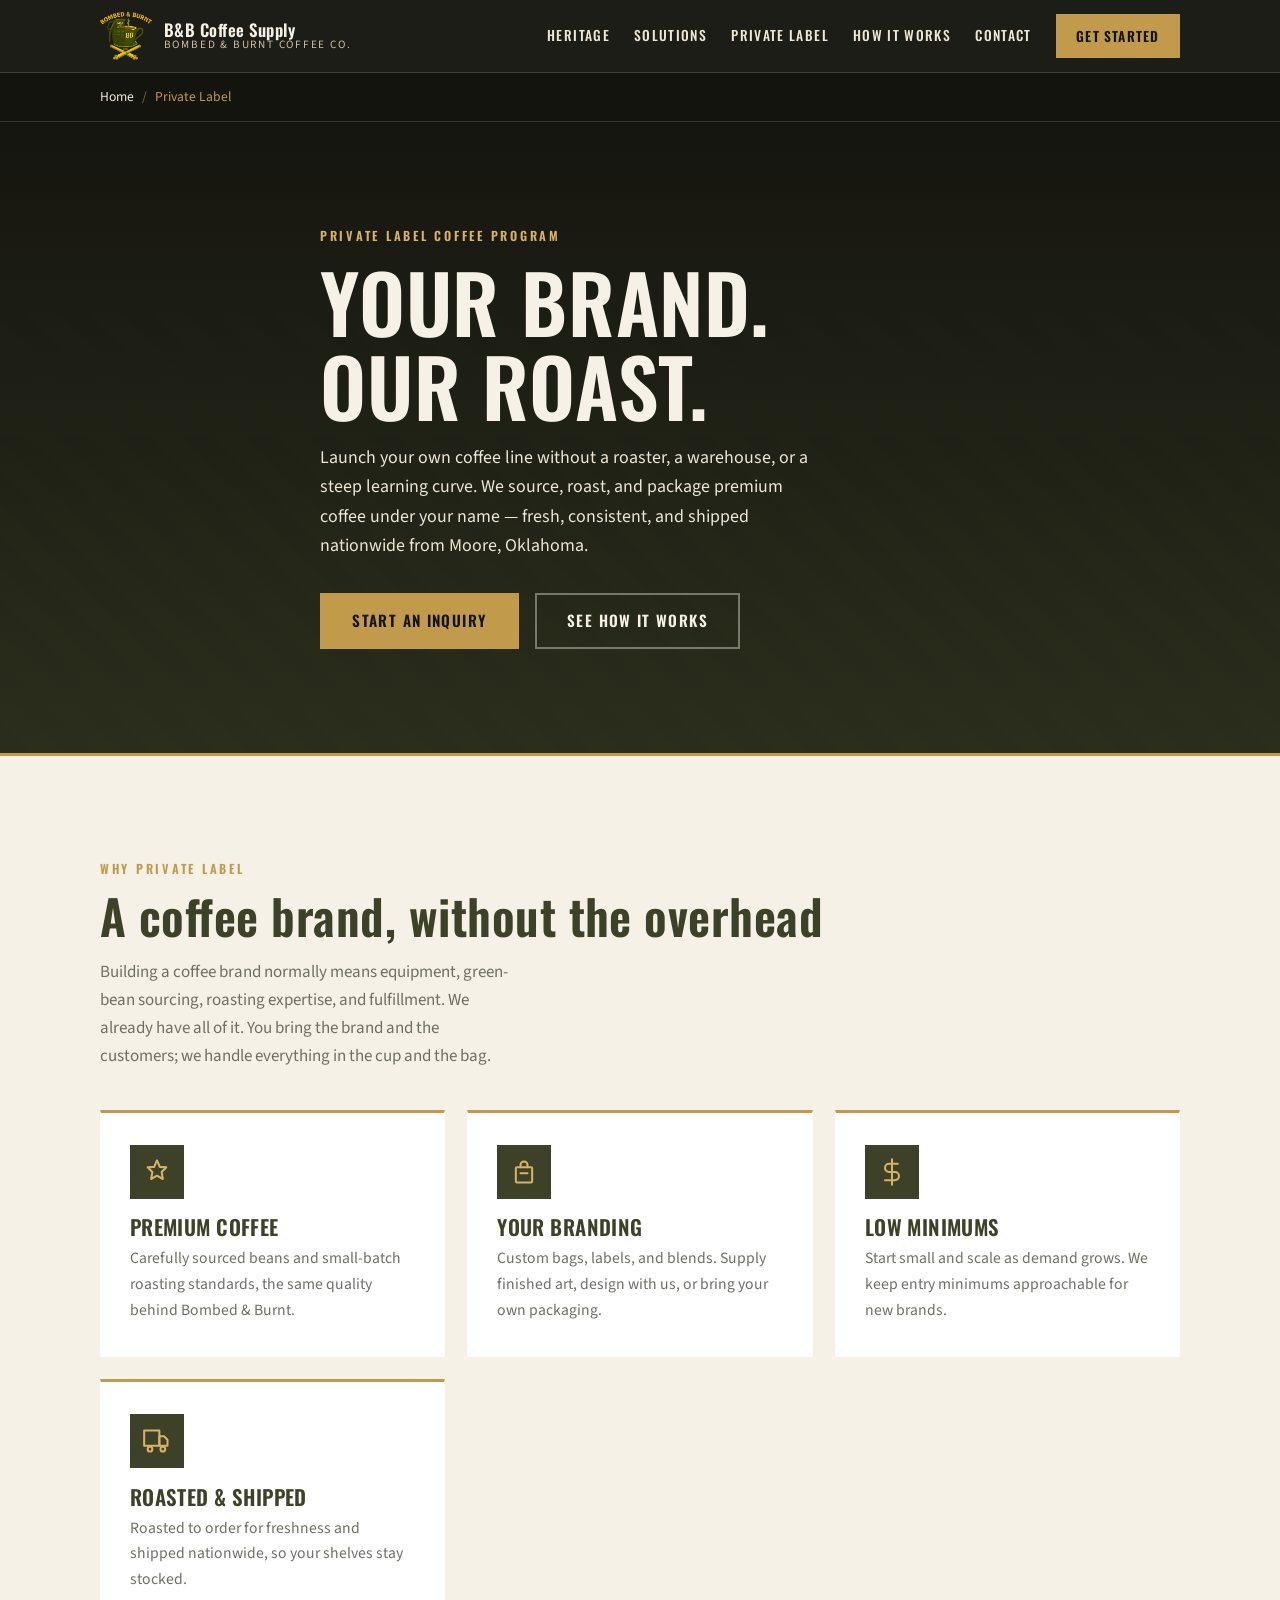
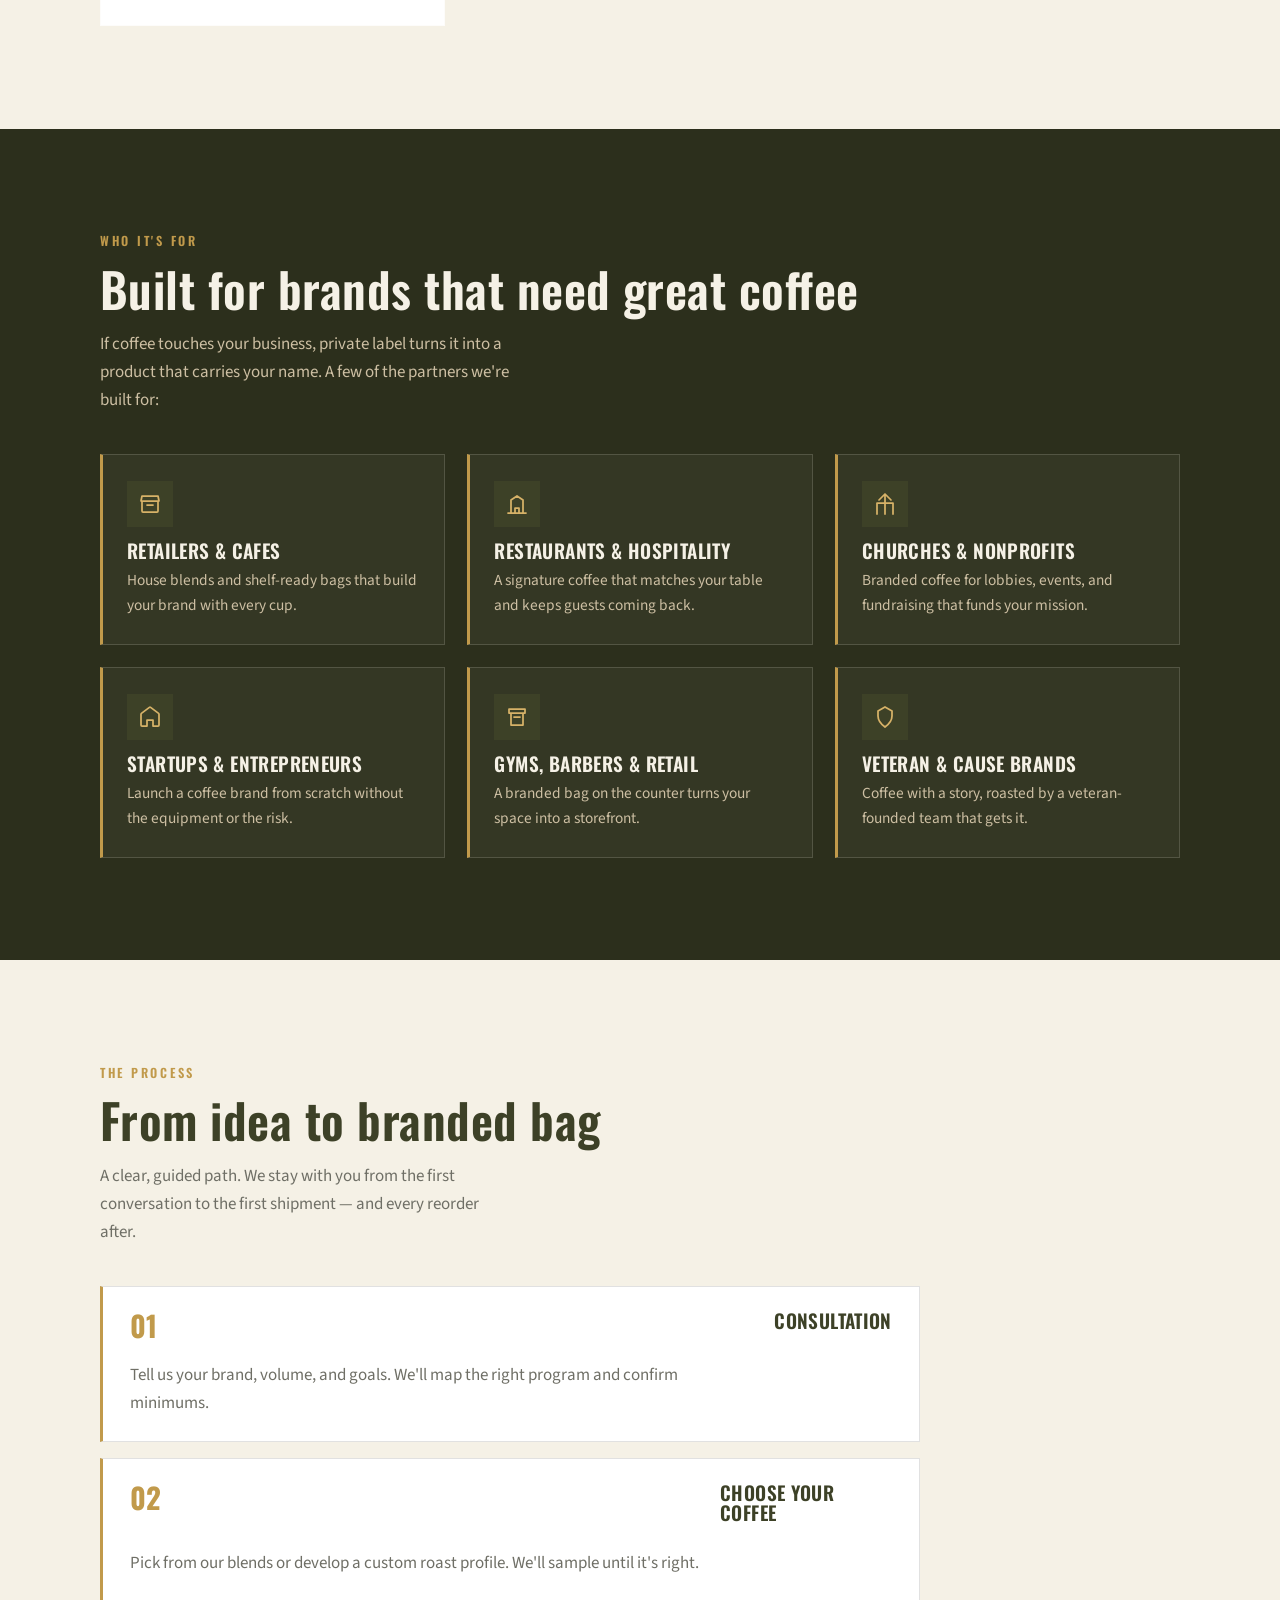
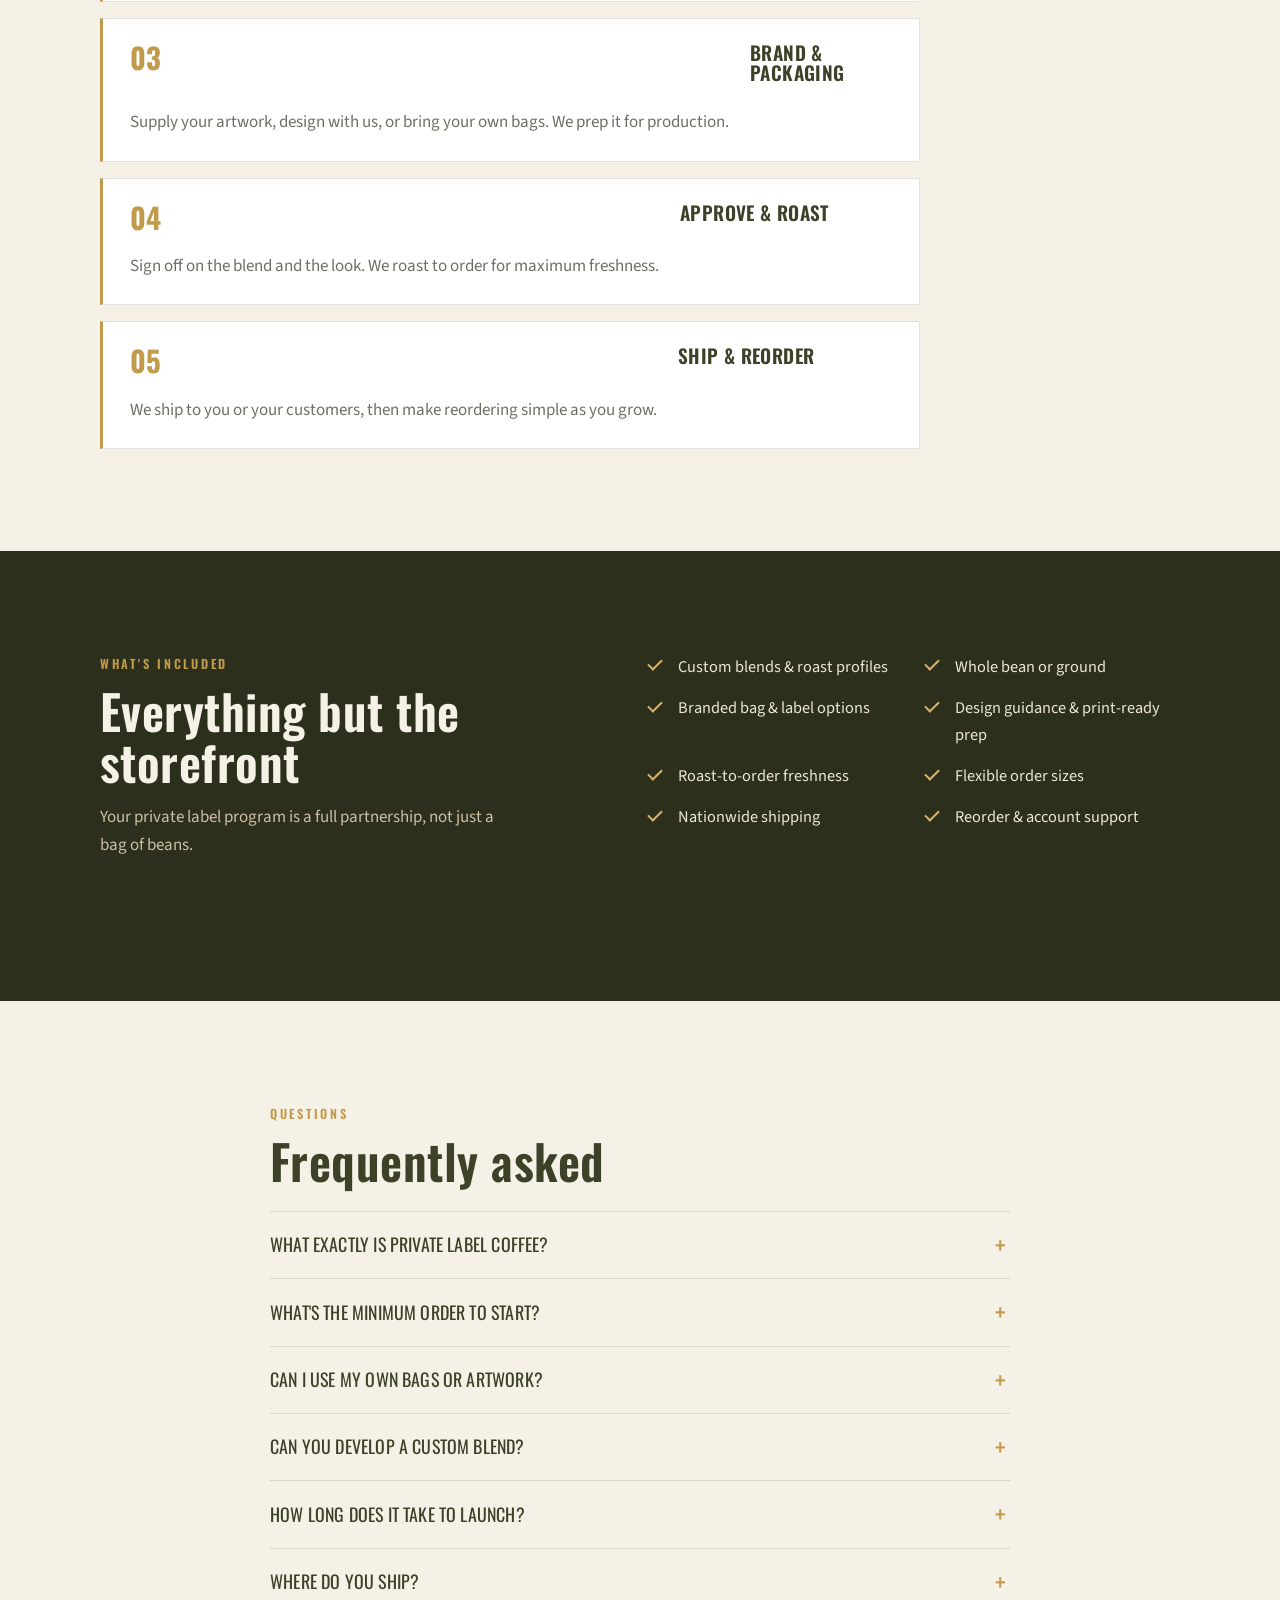
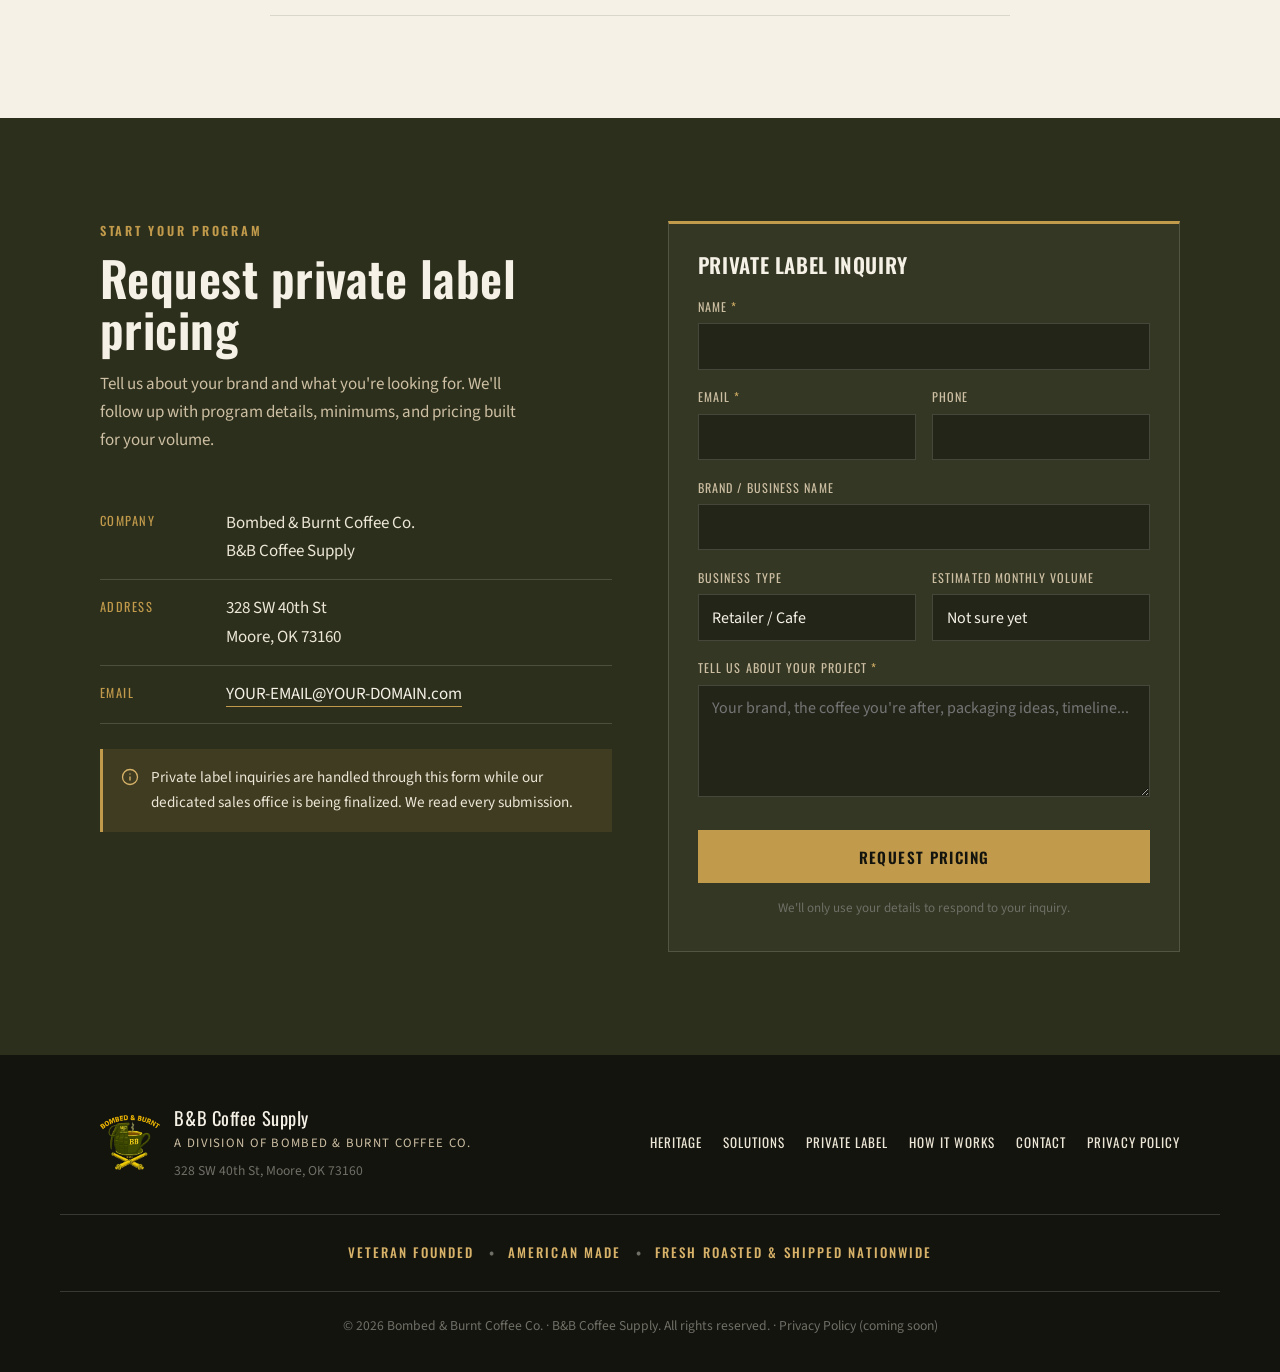
==== private-label/index.html @ c4017f4d "Add files via upload" ====
<!DOCTYPE html>
<html lang="en">
<head>
  <meta charset="UTF-8" />
  <meta name="viewport" content="width=device-width, initial-scale=1.0" />

  <!-- PRIMARY SEO -->
  <title>Private Label Coffee | B&amp;B Coffee Supply &mdash; Your Brand, Our Roast</title>
  <meta name="description" content="Launch your own coffee brand with B&amp;B Coffee Supply's private label program. Custom blends, roast profiles, and packaging, fresh-roasted in Moore, Oklahoma and shipped nationwide. Low minimums to start." />
  <meta name="keywords" content="private label coffee, custom coffee branding, white label coffee, custom coffee bags, contract coffee roasting, private label coffee supplier, start a coffee brand, wholesale private label" />
  <meta name="author" content="B&amp;B Coffee Supply" />
  <meta name="robots" content="index, follow" />

  <!-- CANONICAL -->
  <link rel="canonical" href="https://www.YOUR-DOMAIN.com/private-label/" />

  <!-- FAVICONS / ICONS -->
  <link rel="icon" href="/assets/icons/favicon.ico" sizes="any" />
  <link rel="icon" type="image/png" sizes="32x32" href="/assets/icons/favicon-32.png" />
  <link rel="icon" type="image/png" sizes="16x16" href="/assets/icons/favicon-16.png" />
  <link rel="apple-touch-icon" href="/assets/icons/apple-touch-icon.png" />
  <link rel="manifest" href="/site.webmanifest" />

  <!-- OPEN GRAPH -->
  <meta property="og:type" content="website" />
  <meta property="og:title" content="Private Label Coffee | B&amp;B Coffee Supply" />
  <meta property="og:description" content="Your brand on premium, fresh-roasted coffee. Custom blends, roast profiles, and packaging &mdash; shipped nationwide from Moore, Oklahoma." />
  <meta property="og:url" content="https://www.YOUR-DOMAIN.com/private-label/" />
  <meta property="og:site_name" content="B&amp;B Coffee Supply" />
  <meta property="og:image" content="https://www.YOUR-DOMAIN.com/assets/images/og-image.jpg" />
  <meta property="og:image:width" content="1200" />
  <meta property="og:image:height" content="630" />
  <meta property="og:image:alt" content="B&amp;B Coffee Supply — Private Label Coffee Program" />

  <!-- TWITTER CARDS -->
  <meta name="twitter:card" content="summary_large_image" />
  <meta name="twitter:title" content="Private Label Coffee | B&amp;B Coffee Supply" />
  <meta name="twitter:description" content="Your brand on premium, fresh-roasted coffee. Custom blends, roast profiles, and packaging &mdash; shipped nationwide." />
  <meta name="twitter:image" content="https://www.YOUR-DOMAIN.com/assets/images/og-image.jpg" />

  <!-- THEME -->
  <meta name="theme-color" content="#14140f" />

  <!-- FONTS -->
  <link rel="preconnect" href="https://fonts.googleapis.com" />
  <link rel="preconnect" href="https://fonts.gstatic.com" crossorigin />
  <link href="https://fonts.googleapis.com/css2?family=Oswald:wght@500;600;700&family=Source+Sans+3:ital,wght@0,400;0,600;0,700;1,400&display=swap" rel="stylesheet" />

  <link rel="stylesheet" href="/css/style.css" />

  <!-- SCHEMA.ORG: Service + Breadcrumb + FAQ -->
  <script type="application/ld+json">
  {
    "@context": "https://schema.org",
    "@type": "Service",
    "serviceType": "Private Label Coffee Roasting",
    "provider": {
      "@type": "Organization",
      "name": "B&B Coffee Supply",
      "alternateName": "Bombed & Burnt Coffee Co.",
      "url": "https://www.YOUR-DOMAIN.com/",
      "address": {
        "@type": "PostalAddress",
        "streetAddress": "328 SW 40th St",
        "addressLocality": "Moore",
        "addressRegion": "OK",
        "postalCode": "73160",
        "addressCountry": "US"
      }
    },
    "areaServed": "US",
    "description": "Private label coffee program: custom blends, roast profiles, and branded packaging, fresh-roasted and shipped nationwide."
  }
  </script>
  <script type="application/ld+json">
  {
    "@context": "https://schema.org",
    "@type": "BreadcrumbList",
    "itemListElement": [
      { "@type": "ListItem", "position": 1, "name": "Home", "item": "https://www.YOUR-DOMAIN.com/" },
      { "@type": "ListItem", "position": 2, "name": "Private Label", "item": "https://www.YOUR-DOMAIN.com/private-label/" }
    ]
  }
  </script>
  <script type="application/ld+json">
  {
    "@context": "https://schema.org",
    "@type": "FAQPage",
    "mainEntity": [
      { "@type": "Question", "name": "What is private label coffee?", "acceptedAnswer": { "@type": "Answer", "text": "Private label coffee is coffee we roast and package under your brand. You get a retail-ready product with your name, logo, and blend, while we handle sourcing, roasting, and fulfillment." } },
      { "@type": "Question", "name": "What is the minimum order to start?", "acceptedAnswer": { "@type": "Answer", "text": "We keep starting minimums low so new brands can launch without overcommitting, with room to scale as you grow. Exact minimums depend on your packaging and blend; we'll confirm them during your consultation." } },
      { "@type": "Question", "name": "Can I provide my own bags or design?", "acceptedAnswer": { "@type": "Answer", "text": "Yes. You can supply finished artwork, work with us on design, or bring your own packaging. We'll advise on what roasts and prints well." } },
      { "@type": "Question", "name": "How long does it take to launch?", "acceptedAnswer": { "@type": "Answer", "text": "Timelines vary by blend approval and packaging lead time. Once your blend and artwork are approved, we roast to order and ship promptly." } },
      { "@type": "Question", "name": "Where do you ship?", "acceptedAnswer": { "@type": "Answer", "text": "We roast in Moore, Oklahoma and ship nationwide across all fifty states." } }
    ]
  }
  </script>
</head>

<body>
  <a class="skip-link" href="#pl-main">Skip to main content</a>

  <!-- HEADER / NAV -->
  <header class="site-header">
    <div class="container header-inner">
      <a class="brand" href="/" aria-label="B&amp;B Coffee Supply home">
        <picture>
          <source srcset="/assets/images/logo-sm.webp" type="image/webp" />
          <img class="brand-logo" src="/assets/images/logo-sm.png" width="52" height="48"
               alt="Bombed &amp; Burnt Coffee Co. emblem — grenade coffee mug over crossed cannons" />
        </picture>
        <span class="brand-text">
          <span class="brand-name">B&amp;B Coffee Supply</span>
          <span class="brand-sub">Bombed &amp; Burnt Coffee Co.</span>
        </span>
      </a>

      <button class="nav-toggle" type="button" aria-expanded="false" aria-controls="primary-nav" aria-label="Toggle navigation menu">
        <span class="nav-toggle-bar" aria-hidden="true"></span>
        <span class="nav-toggle-bar" aria-hidden="true"></span>
        <span class="nav-toggle-bar" aria-hidden="true"></span>
      </button>

      <nav class="site-nav" id="primary-nav" aria-label="Primary">
        <ul>
          <li><a href="/#heritage">Heritage</a></li>
          <li><a href="/#products">Solutions</a></li>
          <li><a href="/private-label/" aria-current="page">Private Label</a></li>
          <li><a href="/#process">How It Works</a></li>
          <li><a href="/#contact">Contact</a></li>
        </ul>
      </nav>

      <a class="btn btn-sm nav-cta" href="#pl-inquiry">Get Started</a>
    </div>
  </header>

  <main id="pl-main">

    <!-- BREADCRUMB -->
    <nav class="breadcrumb" aria-label="Breadcrumb">
      <div class="container">
        <ol>
          <li><a href="/">Home</a></li>
          <li aria-current="page">Private Label</li>
        </ol>
      </div>
    </nav>

    <!-- PAGE HERO -->
    <section class="pl-hero" aria-labelledby="pl-hero-heading">
      <div class="container pl-hero-inner">
        <p class="eyebrow">Private Label Coffee Program</p>
        <h1 id="pl-hero-heading">Your brand.<br />Our roast.</h1>
        <p class="pl-hero-lede">
          Launch your own coffee line without a roaster, a warehouse, or a
          steep learning curve. We source, roast, and package premium coffee
          under your name &mdash; fresh, consistent, and shipped nationwide from
          Moore, Oklahoma.
        </p>
        <div class="hero-actions">
          <a class="btn btn-primary" href="#pl-inquiry">Start an Inquiry</a>
          <a class="btn btn-ghost" href="#pl-process">See How It Works</a>
        </div>
      </div>
    </section>

    <!-- VALUE / INTRO -->
    <section class="section" aria-labelledby="pl-intro-heading">
      <div class="container">
        <p class="section-eyebrow">Why Private Label</p>
        <h2 id="pl-intro-heading">A coffee brand, without the overhead</h2>
        <p class="section-intro">
          Building a coffee brand normally means equipment, green-bean sourcing,
          roasting expertise, and fulfillment. We already have all of it. You bring
          the brand and the customers; we handle everything in the cup and the bag.
        </p>
        <div class="card-grid pl-value-grid">
          <article class="card pl-card">
            <div class="card-icon" aria-hidden="true">
              <svg viewBox="0 0 24 24" width="28" height="28" fill="none" stroke="currentColor" stroke-width="1.75" stroke-linecap="round" stroke-linejoin="round"><path d="M12 2l2.4 5.6L20 8l-4 4 1 6-5-2.8L7 18l1-6-4-4 5.6-.4z"/></svg>
            </div>
            <h3>Premium Coffee</h3>
            <p>Carefully sourced beans and small-batch roasting standards, the same quality behind Bombed &amp; Burnt.</p>
          </article>
          <article class="card pl-card">
            <div class="card-icon" aria-hidden="true">
              <svg viewBox="0 0 24 24" width="28" height="28" fill="none" stroke="currentColor" stroke-width="1.75" stroke-linecap="round" stroke-linejoin="round"><rect x="5" y="8" width="14" height="13" rx="1"/><path d="M9 8V6a3 3 0 0 1 6 0v2M9 13h6"/></svg>
            </div>
            <h3>Your Branding</h3>
            <p>Custom bags, labels, and blends. Supply finished art, design with us, or bring your own packaging.</p>
          </article>
          <article class="card pl-card">
            <div class="card-icon" aria-hidden="true">
              <svg viewBox="0 0 24 24" width="28" height="28" fill="none" stroke="currentColor" stroke-width="1.75" stroke-linecap="round" stroke-linejoin="round"><path d="M12 1v22M17 5H9.5a3.5 3.5 0 0 0 0 7h5a3.5 3.5 0 0 1 0 7H6"/></svg>
            </div>
            <h3>Low Minimums</h3>
            <p>Start small and scale as demand grows. We keep entry minimums approachable for new brands.</p>
          </article>
          <article class="card pl-card">
            <div class="card-icon" aria-hidden="true">
              <svg viewBox="0 0 24 24" width="28" height="28" fill="none" stroke="currentColor" stroke-width="1.75" stroke-linecap="round" stroke-linejoin="round"><path d="M1 3h13v13H1z"/><path d="M14 8h4l3 3v5h-7z"/><circle cx="6" cy="19" r="2"/><circle cx="17" cy="19" r="2"/></svg>
            </div>
            <h3>Roasted &amp; Shipped</h3>
            <p>Roasted to order for freshness and shipped nationwide, so your shelves stay stocked.</p>
          </article>
        </div>
      </div>
    </section>

    <!-- WHO IT'S FOR -->
    <section class="section section-dark" aria-labelledby="pl-who-heading">
      <div class="container">
        <p class="section-eyebrow">Who It's For</p>
        <h2 id="pl-who-heading">Built for brands that need great coffee</h2>
        <p class="section-intro">
          If coffee touches your business, private label turns it into a product
          that carries your name. A few of the partners we're built for:
        </p>
        <div class="pl-audience-grid">
          <div class="pl-audience">
            <span class="pl-aud-icon" aria-hidden="true"><svg viewBox="0 0 24 24" width="24" height="24" fill="none" stroke="currentColor" stroke-width="1.75" stroke-linecap="round" stroke-linejoin="round"><path d="M3 9l1-5h16l1 5M4 9h16v10a1 1 0 0 1-1 1H5a1 1 0 0 1-1-1zM9 13h6"/></svg></span>
            <h3>Retailers &amp; Cafes</h3>
            <p>House blends and shelf-ready bags that build your brand with every cup.</p>
          </div>
          <div class="pl-audience">
            <span class="pl-aud-icon" aria-hidden="true"><svg viewBox="0 0 24 24" width="24" height="24" fill="none" stroke="currentColor" stroke-width="1.75" stroke-linecap="round" stroke-linejoin="round"><path d="M3 21h18M6 21V8l6-4 6 4v13M10 21v-5h4v5"/></svg></span>
            <h3>Restaurants &amp; Hospitality</h3>
            <p>A signature coffee that matches your table and keeps guests coming back.</p>
          </div>
          <div class="pl-audience">
            <span class="pl-aud-icon" aria-hidden="true"><svg viewBox="0 0 24 24" width="24" height="24" fill="none" stroke="currentColor" stroke-width="1.75" stroke-linecap="round" stroke-linejoin="round"><path d="M12 2v20M6 8l6-6 6 6M4 22V11h16v11"/></svg></span>
            <h3>Churches &amp; Nonprofits</h3>
            <p>Branded coffee for lobbies, events, and fundraising that funds your mission.</p>
          </div>
          <div class="pl-audience">
            <span class="pl-aud-icon" aria-hidden="true"><svg viewBox="0 0 24 24" width="24" height="24" fill="none" stroke="currentColor" stroke-width="1.75" stroke-linecap="round" stroke-linejoin="round"><path d="M20.6 8.4l-8-6a1 1 0 0 0-1.2 0l-8 6A1 1 0 0 0 3 9.2V20a1 1 0 0 0 1 1h5v-6h6v6h5a1 1 0 0 0 1-1V9.2a1 1 0 0 0-.4-.8z"/></svg></span>
            <h3>Startups &amp; Entrepreneurs</h3>
            <p>Launch a coffee brand from scratch without the equipment or the risk.</p>
          </div>
          <div class="pl-audience">
            <span class="pl-aud-icon" aria-hidden="true"><svg viewBox="0 0 24 24" width="24" height="24" fill="none" stroke="currentColor" stroke-width="1.75" stroke-linecap="round" stroke-linejoin="round"><path d="M4 4h16v4H4zM6 8v12h12V8M9 12h6"/></svg></span>
            <h3>Gyms, Barbers &amp; Retail</h3>
            <p>A branded bag on the counter turns your space into a storefront.</p>
          </div>
          <div class="pl-audience">
            <span class="pl-aud-icon" aria-hidden="true"><svg viewBox="0 0 24 24" width="24" height="24" fill="none" stroke="currentColor" stroke-width="1.75" stroke-linecap="round" stroke-linejoin="round"><path d="M12 2l7 4v5c0 5-3.5 8.5-7 11-3.5-2.5-7-6-7-11V6z"/></svg></span>
            <h3>Veteran &amp; Cause Brands</h3>
            <p>Coffee with a story, roasted by a veteran-founded team that gets it.</p>
          </div>
        </div>
      </div>
    </section>

    <!-- THE PROCESS -->
    <section id="pl-process" class="section" aria-labelledby="pl-process-heading">
      <div class="container">
        <p class="section-eyebrow">The Process</p>
        <h2 id="pl-process-heading">From idea to branded bag</h2>
        <p class="section-intro">
          A clear, guided path. We stay with you from the first conversation to
          the first shipment &mdash; and every reorder after.
        </p>
        <ol class="pl-steps">
          <li class="pl-step">
            <span class="pl-step-num">01</span>
            <h3>Consultation</h3>
            <p>Tell us your brand, volume, and goals. We'll map the right program and confirm minimums.</p>
          </li>
          <li class="pl-step">
            <span class="pl-step-num">02</span>
            <h3>Choose Your Coffee</h3>
            <p>Pick from our blends or develop a custom roast profile. We'll sample until it's right.</p>
          </li>
          <li class="pl-step">
            <span class="pl-step-num">03</span>
            <h3>Brand &amp; Packaging</h3>
            <p>Supply your artwork, design with us, or bring your own bags. We prep it for production.</p>
          </li>
          <li class="pl-step">
            <span class="pl-step-num">04</span>
            <h3>Approve &amp; Roast</h3>
            <p>Sign off on the blend and the look. We roast to order for maximum freshness.</p>
          </li>
          <li class="pl-step">
            <span class="pl-step-num">05</span>
            <h3>Ship &amp; Reorder</h3>
            <p>We ship to you or your customers, then make reordering simple as you grow.</p>
          </li>
        </ol>
      </div>
    </section>

    <!-- WHAT'S INCLUDED -->
    <section class="section section-dark" aria-labelledby="pl-incl-heading">
      <div class="container pl-incl-grid">
        <div>
          <p class="section-eyebrow">What's Included</p>
          <h2 id="pl-incl-heading">Everything but the storefront</h2>
          <p class="section-intro">
            Your private label program is a full partnership, not just a bag of beans.
          </p>
        </div>
        <ul class="pl-incl-list">
          <li>Custom blends &amp; roast profiles</li>
          <li>Whole bean or ground</li>
          <li>Branded bag &amp; label options</li>
          <li>Design guidance &amp; print-ready prep</li>
          <li>Roast-to-order freshness</li>
          <li>Flexible order sizes</li>
          <li>Nationwide shipping</li>
          <li>Reorder &amp; account support</li>
        </ul>
      </div>
    </section>

    <!-- FAQ -->
    <section class="section" aria-labelledby="pl-faq-heading">
      <div class="container pl-faq-wrap">
        <p class="section-eyebrow">Questions</p>
        <h2 id="pl-faq-heading">Frequently asked</h2>
        <div class="pl-faq">
          <details class="faq-item">
            <summary>What exactly is private label coffee?</summary>
            <div class="faq-body"><p>It's coffee we roast and package under <em>your</em> brand. You get a retail-ready product with your name, logo, and blend, while we handle sourcing, roasting, and fulfillment behind the scenes.</p></div>
          </details>
          <details class="faq-item">
            <summary>What's the minimum order to start?</summary>
            <div class="faq-body"><p>We keep starting minimums low so new brands can launch without overcommitting, with room to scale as you grow. Exact minimums depend on your packaging and blend &mdash; we'll confirm them during your consultation.</p></div>
          </details>
          <details class="faq-item">
            <summary>Can I use my own bags or artwork?</summary>
            <div class="faq-body"><p>Yes. Supply finished artwork, design it with us, or bring your own packaging entirely. We'll advise on what roasts and prints well so the final product looks and tastes right.</p></div>
          </details>
          <details class="faq-item">
            <summary>Can you develop a custom blend?</summary>
            <div class="faq-body"><p>Absolutely. Start from one of our profiles or build something new. We'll sample and adjust until the cup matches your brand.</p></div>
          </details>
          <details class="faq-item">
            <summary>How long does it take to launch?</summary>
            <div class="faq-body"><p>Timelines depend on blend approval and packaging lead time. Once your blend and artwork are signed off, we roast to order and ship promptly.</p></div>
          </details>
          <details class="faq-item">
            <summary>Where do you ship?</summary>
            <div class="faq-body"><p>We roast in Moore, Oklahoma and ship nationwide across all fifty states &mdash; to your location or directly to your customers.</p></div>
          </details>
        </div>
      </div>
    </section>

    <!-- INQUIRY FORM (conversion) -->
    <section id="pl-inquiry" class="section section-dark" aria-labelledby="pl-inquiry-heading">
      <div class="container contact-grid">
        <div class="contact-info">
          <p class="section-eyebrow">Start Your Program</p>
          <h2 id="pl-inquiry-heading">Request private label pricing</h2>
          <p class="section-intro">
            Tell us about your brand and what you're looking for. We'll follow up
            with program details, minimums, and pricing built for your volume.
          </p>

          <address class="contact-details">
            <div class="contact-row">
              <span class="contact-label">Company</span>
              <span>Bombed &amp; Burnt Coffee Co.<br />B&amp;B Coffee Supply</span>
            </div>
            <div class="contact-row">
              <span class="contact-label">Address</span>
              <span>328 SW 40th St<br />Moore, OK 73160</span>
            </div>
            <div class="contact-row">
              <span class="contact-label">Email</span>
              <span><a href="mailto:YOUR-EMAIL@YOUR-DOMAIN.com">YOUR-EMAIL@YOUR-DOMAIN.com</a></span>
            </div>
          </address>

          <p class="contact-note" role="note">
            <span class="contact-note-icon" aria-hidden="true">
              <svg viewBox="0 0 24 24" width="18" height="18" fill="none" stroke="currentColor" stroke-width="1.75" stroke-linecap="round" stroke-linejoin="round"><circle cx="12" cy="12" r="10"/><path d="M12 16v-4M12 8h.01"/></svg>
            </span>
            Private label inquiries are handled through this form while our dedicated
            sales office is being finalized. We read every submission.
          </p>
        </div>

        <div class="contact-form-wrap">
          <!-- PRIVATE LABEL INQUIRY FORM
               Wired for Formspree. Replace YOUR_FORM_ID with your form ID.
               You can use the same Formspree form as the homepage, or a separate
               one to keep private-label leads in their own inbox. -->
          <form class="contact-form" action="https://formspree.io/f/YOUR_FORM_ID" method="POST" aria-labelledby="pl-form-heading">
            <h3 id="pl-form-heading" class="form-heading">Private label inquiry</h3>
            <input type="hidden" name="_subject" value="New Private Label Inquiry" />
            <input type="hidden" name="inquiry_source" value="Private Label page" />

            <div class="field">
              <label for="pl-name">Name <span class="req" aria-hidden="true">*</span></label>
              <input id="pl-name" name="name" type="text" autocomplete="name" required />
            </div>

            <div class="field-row">
              <div class="field">
                <label for="pl-email">Email <span class="req" aria-hidden="true">*</span></label>
                <input id="pl-email" name="email" type="email" autocomplete="email" required />
              </div>
              <div class="field">
                <label for="pl-phone">Phone</label>
                <input id="pl-phone" name="phone" type="tel" autocomplete="tel" />
              </div>
            </div>

            <div class="field">
              <label for="pl-brand">Brand / Business name</label>
              <input id="pl-brand" name="brand" type="text" autocomplete="organization" />
            </div>

            <div class="field-row">
              <div class="field">
                <label for="pl-type">Business type</label>
                <select id="pl-type" name="business_type">
                  <option>Retailer / Cafe</option>
                  <option>Restaurant / Hospitality</option>
                  <option>Church / Nonprofit</option>
                  <option>Startup / New brand</option>
                  <option>Gym / Barber / Retail</option>
                  <option>Other</option>
                </select>
              </div>
              <div class="field">
                <label for="pl-volume">Estimated monthly volume</label>
                <select id="pl-volume" name="monthly_volume">
                  <option>Not sure yet</option>
                  <option>Under 50 lbs</option>
                  <option>50&ndash;200 lbs</option>
                  <option>200&ndash;500 lbs</option>
                  <option>500+ lbs</option>
                </select>
              </div>
            </div>

            <div class="field">
              <label for="pl-message">Tell us about your project <span class="req" aria-hidden="true">*</span></label>
              <textarea id="pl-message" name="message" rows="4" placeholder="Your brand, the coffee you're after, packaging ideas, timeline..." required></textarea>
            </div>

            <input type="text" name="_gotcha" tabindex="-1" autocomplete="off" aria-hidden="true" class="hp-field" />

            <button class="btn btn-primary form-submit" type="submit">Request Pricing</button>
            <p class="form-fineprint">We'll only use your details to respond to your inquiry.</p>
          </form>
        </div>
      </div>
    </section>
  </main>

  <!-- FOOTER -->
  <footer class="site-footer">
    <div class="container footer-inner">
      <div class="footer-brand">
        <picture>
          <source srcset="/assets/images/logo-sm.webp" type="image/webp" />
          <img class="footer-logo" src="/assets/images/logo-sm.png" width="60" height="55" loading="lazy"
               alt="Bombed &amp; Burnt Coffee Co. emblem" />
        </picture>
        <div>
          <p class="footer-name">B&amp;B Coffee Supply</p>
          <p class="footer-sub">A division of Bombed &amp; Burnt Coffee Co.</p>
          <address class="footer-address">328 SW 40th St, Moore, OK 73160</address>
        </div>
      </div>

      <nav class="footer-nav" aria-label="Footer">
        <ul>
          <li><a href="/#heritage">Heritage</a></li>
          <li><a href="/#products">Solutions</a></li>
          <li><a href="/private-label/">Private Label</a></li>
          <li><a href="/#process">How It Works</a></li>
          <li><a href="/#contact">Contact</a></li>
          <li><a href="/#privacy">Privacy Policy</a></li>
        </ul>
      </nav>
    </div>

    <div class="container footer-badges">
      <span class="footer-badge">Veteran Founded</span>
      <span class="footer-badge-sep" aria-hidden="true">&bull;</span>
      <span class="footer-badge">American Made</span>
      <span class="footer-badge-sep" aria-hidden="true">&bull;</span>
      <span class="footer-badge">Fresh Roasted &amp; Shipped Nationwide</span>
    </div>

    <div class="container footer-bottom">
      <p>&copy; <span data-year>2026</span> Bombed &amp; Burnt Coffee Co. &middot; B&amp;B Coffee Supply. All rights reserved. &middot; Privacy Policy (coming soon)</p>
    </div>
  </footer>

  <script src="/js/main.js" defer></script>
</body>
</html>
---- css/style.css ----
/* =========================================================
   B&B COFFEE SUPPLY — style.css
   Palette: Olive Drab / Black / Gold / Cream / Dark Gray / Muted Tan
   Type:    Oswald (display, condensed) + Source Sans 3 (body)
   ========================================================= */

:root {
  --olive:        #3d4127;   /* primary olive drab */
  --olive-deep:   #2c2f1c;
  --black:        #14140f;
  --black-2:      #1c1c15;
  --gold:         #c19a4b;
  --gold-bright:  #d7b268;
  --cream:        #f5f1e6;
  --cream-soft:   #ece6d6;
  --tan:          #cdbfa3;   /* muted tan */
  --gray:         #4a4a44;   /* dark gray */
  --gray-soft:    #6f6f66;
  --line:         rgba(20, 20, 15, 0.12);
  --line-light:   rgba(245, 241, 230, 0.16);

  --maxw: 1160px;
  --pad: clamp(1.25rem, 4vw, 2.5rem);

  --font-display: "Oswald", "Arial Narrow", sans-serif;
  --font-body: "Source Sans 3", system-ui, -apple-system, Segoe UI, Roboto, sans-serif;

  --shadow-card: 0 12px 30px rgba(20,20,15,0.08);
  --shadow-lift: 0 18px 44px rgba(20,20,15,0.14);
}

/* ---------- RESET ---------- */
*, *::before, *::after { box-sizing: border-box; }
html { scroll-behavior: smooth; -webkit-text-size-adjust: 100%; scroll-padding-top: 84px; }
body {
  margin: 0;
  font-family: var(--font-body);
  color: var(--black);
  background: var(--cream);
  line-height: 1.65;
  font-size: 1.0625rem;
  overflow-x: hidden;
}
img { max-width: 100%; height: auto; display: block; }
a { color: inherit; }
h1, h2, h3 { font-family: var(--font-display); font-weight: 600; line-height: 1.05; margin: 0; letter-spacing: 0.01em; }
p { margin: 0 0 1rem; }
ul, ol { margin: 0; padding: 0; list-style: none; }

@media (prefers-reduced-motion: reduce) {
  html { scroll-behavior: auto; }
  * { animation: none !important; transition: none !important; }
}

/* ---------- ACCESSIBILITY ---------- */
.skip-link {
  position: absolute; left: -999px; top: 0; z-index: 200;
  background: var(--gold); color: var(--black);
  padding: 0.6rem 1rem; font-weight: 700; border-radius: 0 0 4px 0;
}
.skip-link:focus { left: 0; }
:focus-visible { outline: 3px solid var(--gold); outline-offset: 2px; }

/* ---------- LAYOUT ---------- */
.container { width: 100%; max-width: var(--maxw); margin: 0 auto; padding-left: var(--pad); padding-right: var(--pad); }
.section { padding: clamp(3.5rem, 8vw, 6.5rem) 0; }

.section-eyebrow, .eyebrow {
  font-family: var(--font-display);
  text-transform: uppercase;
  letter-spacing: 0.22em;
  font-size: 0.78rem;
  font-weight: 600;
  color: var(--gold);
  margin: 0 0 0.75rem;
}
.section h2 { font-size: clamp(1.9rem, 4.5vw, 3rem); color: var(--olive); margin-bottom: 1rem; }
.section-dark h2 { color: var(--cream); }
.section-intro { max-width: 52ch; color: var(--gray-soft); margin-bottom: 2.5rem; }
.section-dark .section-intro { color: var(--tan); }

/* ---------- BUTTONS ---------- */
.btn {
  display: inline-block;
  font-family: var(--font-display);
  text-transform: uppercase;
  letter-spacing: 0.09em;
  font-weight: 600;
  font-size: 0.95rem;
  text-decoration: none;
  padding: 0.85rem 1.9rem;
  border: 2px solid transparent;
  cursor: pointer;
  transition: background-color .2s ease, color .2s ease, border-color .2s ease, transform .2s ease;
}
.btn-sm { padding: 0.55rem 1.15rem; font-size: 0.85rem; }
.btn-primary { background: var(--gold); color: var(--black); border-color: var(--gold); }
.btn-primary:hover { background: var(--gold-bright); border-color: var(--gold-bright); transform: translateY(-1px); }
.btn-ghost { background: transparent; color: var(--cream); border-color: var(--line-light); }
.btn-ghost:hover { border-color: var(--gold); color: var(--gold-bright); }

/* ---------- HEADER ---------- */
.site-header {
  position: sticky; top: 0; z-index: 100;
  background: rgba(20, 20, 15, 0.96);
  border-bottom: 1px solid var(--line-light);
  backdrop-filter: saturate(120%) blur(6px);
}
.header-inner { display: flex; align-items: center; gap: 1.5rem; min-height: 72px; }
.brand { display: flex; align-items: center; gap: 0.7rem; text-decoration: none; margin-right: auto; }
.brand-logo { width: auto; height: 48px; display: block; }
.brand-text { display: flex; flex-direction: column; line-height: 1.1; }
.brand-name { font-family: var(--font-display); font-weight: 600; color: var(--cream); font-size: 1.05rem; letter-spacing: 0.03em; }
.brand-sub { font-size: 0.7rem; text-transform: uppercase; letter-spacing: 0.16em; color: var(--tan); }

.site-nav ul { display: flex; gap: 1.5rem; }
.site-nav a {
  font-family: var(--font-display); text-transform: uppercase; letter-spacing: 0.1em;
  font-size: 0.85rem; font-weight: 500; color: var(--cream-soft); text-decoration: none;
  padding: 0.4rem 0; border-bottom: 2px solid transparent; transition: color .2s, border-color .2s;
}
.site-nav a:hover { color: var(--gold-bright); border-color: var(--gold); }
.nav-cta { color: var(--black); background: var(--gold); }
.nav-cta:hover { background: var(--gold-bright); }

/* ---------- HERO (full-bleed flagship image) ---------- */
.hero {
  position: relative;
  isolation: isolate;
  display: flex;
  align-items: flex-end;
  min-height: clamp(560px, 82vh, 860px);
  color: var(--cream);
  background: var(--black);
  border-bottom: 3px solid var(--gold);
  overflow: hidden;
}
/* the photograph fills the section */
.hero-media { position: absolute; inset: 0; z-index: -2; }
.hero-img {
  width: 100%; height: 100%;
  object-fit: cover;
  object-position: 62% center;   /* keep the mug in frame as it crops */
  display: block;
}
/* legibility scrim: darkest at the lower-left where the copy sits,
   fading toward the lit subject on the right */
.hero-scrim {
  position: absolute; inset: 0; z-index: -1;
  background:
    linear-gradient(90deg, rgba(20,20,15,0.92) 0%, rgba(20,20,15,0.72) 34%, rgba(20,20,15,0.12) 64%, rgba(20,20,15,0) 82%),
    linear-gradient(0deg, rgba(20,20,15,0.85) 0%, rgba(20,20,15,0.30) 30%, rgba(20,20,15,0) 60%);
}
.hero-inner {
  position: relative;
  max-width: var(--maxw);
  width: 100%;
  padding-top: clamp(3rem, 10vw, 6rem);
  padding-bottom: clamp(2.75rem, 7vw, 5rem);
}
.hero .eyebrow { color: var(--gold-bright); }
.hero h1 {
  font-size: clamp(2.75rem, 9vw, 5.75rem);
  color: var(--cream);
  text-transform: uppercase;
  letter-spacing: 0.01em;
  margin: 0.3rem 0 0.4rem;
  text-shadow: 0 2px 18px rgba(0,0,0,0.55);
}
.hero-tagline {
  font-family: var(--font-display);
  text-transform: uppercase;
  letter-spacing: 0.18em;
  color: var(--gold-bright);
  font-size: clamp(1rem, 2.5vw, 1.4rem);
  margin-bottom: 1.4rem;
  text-shadow: 0 2px 12px rgba(0,0,0,0.5);
}
.hero-lede {
  color: var(--cream-soft);
  max-width: 48ch;
  font-size: 1.12rem;
  margin-bottom: 2rem;
  text-shadow: 0 1px 10px rgba(0,0,0,0.55);
}
.hero-actions { display: flex; flex-wrap: wrap; gap: 1rem; }
.hero .btn-ghost { border-color: rgba(245,241,230,0.45); color: var(--cream); background: rgba(20,20,15,0.25); }
.hero .btn-ghost:hover { border-color: var(--gold); color: var(--gold-bright); background: rgba(20,20,15,0.4); }

/* ---------- TRUST BAR ---------- */
.trust {
  background: var(--black-2);
  border-bottom: 1px solid var(--line-light);
  padding: 1.6rem 0;
}
.trust-grid {
  display: grid;
  grid-template-columns: repeat(5, 1fr);
  gap: 1rem;
}
.trust-item {
  display: flex; flex-direction: column; align-items: center; text-align: center; gap: 0.55rem;
  padding: 0.4rem 0.5rem;
  position: relative;
}
.trust-item:not(:last-child)::after {
  content: ""; position: absolute; right: 0; top: 20%; height: 60%; width: 1px;
  background: var(--line-light);
}
.trust-icon { color: var(--gold); display: grid; place-items: center; }
.trust-label {
  font-family: var(--font-display); text-transform: uppercase; letter-spacing: 0.08em;
  font-size: 0.82rem; font-weight: 500; color: var(--cream-soft);
}

/* ---------- SECTION DARK ---------- */
.section-dark { background: var(--olive-deep); color: var(--cream); }

/* ---------- HERITAGE ---------- */
.heritage { background: var(--cream); }
.heritage-grid { display: grid; grid-template-columns: 0.85fr 1.15fr; gap: clamp(2rem, 6vw, 4.5rem); align-items: center; }
.heritage-emblem { display: grid; place-items: center; }
.heritage-emblem img { width: 100%; max-width: 360px; height: auto; filter: drop-shadow(0 14px 30px rgba(20,20,15,0.18)); }
.heritage-copy p { color: var(--gray); max-width: 56ch; }
.heritage-copy strong { color: var(--olive); }
.heritage-served {
  display: flex; flex-wrap: wrap; gap: 0.6rem; margin-top: 1.75rem;
}
.heritage-served li {
  font-family: var(--font-display); text-transform: uppercase; letter-spacing: 0.06em;
  font-size: 0.8rem; font-weight: 500; color: var(--olive);
  background: #fff; border: 1px solid var(--line); border-left: 3px solid var(--gold);
  padding: 0.45rem 0.9rem;
}

/* ---------- WHOLESALE COFFEE & TEA SOLUTIONS (categories) ---------- */
.solutions-grid {
  display: grid;
  grid-template-columns: repeat(auto-fit, minmax(240px, 1fr));
  gap: 1.3rem;
}
.solution-cat {
  background: linear-gradient(180deg, rgba(245,241,230,0.06), rgba(245,241,230,0.02));
  border: 1px solid var(--line-light);
  border-top: 3px solid var(--gold);
  padding: 2rem 1.7rem 1.9rem;
  transition: transform .2s ease, box-shadow .2s ease, background-color .2s ease;
}
.solution-cat:hover { transform: translateY(-5px); box-shadow: var(--shadow-lift); background: rgba(245,241,230,0.07); }
.solution-icon {
  width: 52px; height: 52px; display: grid; place-items: center;
  background: var(--olive); color: var(--gold-bright); margin-bottom: 1.1rem;
}
.solution-cat h3 { color: var(--cream); font-size: 1.3rem; text-transform: uppercase; letter-spacing: 0.02em; margin-bottom: 0.5rem; }
.solution-cat p { color: var(--tan); font-size: 0.96rem; margin: 0; }

.solutions-note {
  display: flex; gap: 0.7rem; align-items: flex-start;
  margin: 2.2rem 0 0; padding: 1.1rem 1.3rem;
  background: rgba(193,154,75,0.12); border-left: 3px solid var(--gold);
  color: var(--cream-soft); font-size: 1rem;
}
.solutions-note-icon { color: var(--gold-bright); flex-shrink: 0; margin-top: 0.15rem; }
.solutions-note a { color: var(--gold-bright); text-decoration: none; border-bottom: 1px solid var(--gold); }
.solutions-note a:hover { color: var(--cream); }

/* ---------- BUSINESS SOLUTIONS (programs) ---------- */
.biz-grid {
  display: grid;
  grid-template-columns: repeat(auto-fit, minmax(280px, 1fr));
  gap: 1.4rem;
}
.biz-card {
  display: flex; flex-direction: column;
  background: #fff; border: 1px solid var(--line); border-top: 3px solid var(--olive);
  padding: 2rem 1.8rem;
  transition: transform .2s ease, box-shadow .2s ease, border-color .2s ease;
}
.biz-card:hover { transform: translateY(-4px); box-shadow: var(--shadow-lift); border-top-color: var(--gold); }
.biz-icon {
  width: 54px; height: 54px; display: grid; place-items: center;
  background: var(--cream-soft); color: var(--olive); margin-bottom: 1.1rem;
}
.biz-card h3 { color: var(--olive); font-size: 1.3rem; text-transform: uppercase; letter-spacing: 0.02em; margin-bottom: 0.5rem; }
.biz-card p { color: var(--gray-soft); font-size: 0.98rem; margin: 0; }
.biz-link {
  margin-top: 1rem; align-self: flex-start;
  font-family: var(--font-display); text-transform: uppercase; letter-spacing: 0.06em;
  font-size: 0.85rem; color: var(--gold); text-decoration: none; border-bottom: 2px solid transparent;
  transition: border-color .2s;
}
.biz-link:hover { border-color: var(--gold); }
.biz-cta-card {
  background: var(--olive-deep); border-top-color: var(--gold);
  justify-content: center;
}
.biz-cta-card h3 { color: var(--cream); }
.biz-cta-card p { color: var(--tan); }
.biz-cta-btn { margin-top: 1.2rem; align-self: flex-start; }

/* ---------- HOW IT WORKS / STEPS ---------- */
.steps {
  display: grid;
  grid-template-columns: repeat(4, 1fr);
  gap: 1.3rem;
  counter-reset: step;
}
.step {
  position: relative;
  background: #fff;
  border: 1px solid var(--line);
  padding: 2.4rem 1.6rem 1.8rem;
  overflow: hidden;
}
.step::before {
  content: ""; position: absolute; left: 0; top: 0; height: 3px; width: 100%;
  background: linear-gradient(90deg, var(--gold), transparent);
}
.step-num {
  position: absolute; top: 0.6rem; right: 1rem;
  font-family: var(--font-display); font-weight: 700; font-size: 3.2rem; line-height: 1;
  color: rgba(61,65,39,0.08);
}
.step-icon {
  width: 48px; height: 48px; display: grid; place-items: center;
  background: var(--olive); color: var(--cream); margin-bottom: 1rem;
}
.step h3 { color: var(--olive); font-size: 1.2rem; text-transform: uppercase; letter-spacing: 0.02em; margin-bottom: 0.45rem; }
.step p { color: var(--gray-soft); font-size: 0.95rem; margin: 0; }

/* ---------- WHY CHOOSE US CARDS ---------- */
.card-grid {
  display: grid;
  grid-template-columns: repeat(auto-fit, minmax(280px, 1fr));
  gap: 1.4rem;
}
.card {
  background: rgba(245,241,230,0.04);
  border: 1px solid var(--line-light);
  border-top: 3px solid var(--gold);
  padding: 2rem 1.8rem;
  transition: transform .2s ease, box-shadow .2s ease, background-color .2s ease;
}
.card:hover { transform: translateY(-4px); box-shadow: var(--shadow-lift); background: rgba(245,241,230,0.06); }
.card-icon {
  width: 54px; height: 54px; display: grid; place-items: center;
  background: var(--olive); color: var(--gold-bright);
  margin-bottom: 1.1rem;
}
.card h3 { font-size: 1.3rem; color: var(--cream); margin-bottom: 0.5rem; text-transform: uppercase; letter-spacing: 0.02em; }
.card p { color: var(--tan); margin: 0; font-size: 0.98rem; }

/* ---------- PRIVATE LABEL TEASER (homepage) ---------- */
.pl-teaser { background: var(--cream); }
.pl-teaser-grid {
  display: grid;
  grid-template-columns: 1.15fr 0.85fr;
  gap: clamp(2rem, 6vw, 4.5rem);
  align-items: center;
}
.pl-teaser-copy h2 { color: var(--olive); }
.pl-teaser-lede { color: var(--gray); max-width: 52ch; font-size: 1.1rem; }
.pl-teaser-points { margin: 1.6rem 0 2rem; display: grid; gap: 0.85rem; }
.pl-teaser-points li {
  display: flex; align-items: center; gap: 0.8rem;
  font-family: var(--font-display); text-transform: uppercase; letter-spacing: 0.04em;
  font-size: 0.98rem; color: var(--olive);
}
.pl-check {
  flex-shrink: 0; width: 30px; height: 30px; display: grid; place-items: center;
  background: var(--olive); color: var(--gold-bright);
}
.pl-teaser-actions { display: flex; flex-wrap: wrap; gap: 1rem; }
.pl-teaser .pl-ghost { color: var(--olive); border-color: var(--olive); background: transparent; }
.pl-teaser .pl-ghost:hover { border-color: var(--gold); color: var(--gold); }

.pl-teaser-visual {
  position: relative;
  border: 1px solid var(--line);
  border-top: 3px solid var(--gold);
  overflow: hidden;
  box-shadow: var(--shadow-card);
}
.pl-teaser-visual img { width: 100%; height: 100%; object-fit: cover; display: block; }
.pl-visual-badge {
  position: absolute; left: 1rem; bottom: 1rem;
  font-family: var(--font-display); text-transform: uppercase; letter-spacing: 0.12em;
  font-size: 0.78rem; color: var(--black); background: var(--gold);
  padding: 0.4rem 0.9rem;
}

/* ---------- PROUDLY BASED IN OKLAHOMA ---------- */
.oklahoma { background: var(--olive); color: var(--cream); border-top: 3px solid var(--gold); border-bottom: 3px solid var(--gold); }
.oklahoma-grid { display: grid; grid-template-columns: auto 1fr; gap: clamp(2rem, 6vw, 4rem); align-items: center; }
.oklahoma-badge { color: var(--gold-bright); display: grid; place-items: center; }
.oklahoma h2 { color: var(--cream); }
.oklahoma-copy p { color: var(--cream-soft); max-width: 56ch; }
.oklahoma-copy strong { color: var(--gold-bright); }
.oklahoma-stats { display: flex; flex-wrap: wrap; gap: 2.5rem; margin-top: 2rem; }
.ok-stat { display: flex; flex-direction: column; }
.ok-stat-num { font-family: var(--font-display); font-weight: 700; font-size: 2.6rem; line-height: 1; color: var(--gold-bright); }
.ok-stat-label { font-family: var(--font-display); text-transform: uppercase; letter-spacing: 0.1em; font-size: 0.78rem; color: var(--tan); margin-top: 0.4rem; }

/* ---------- CONTACT ---------- */
.contact-grid { display: grid; grid-template-columns: 1fr 1fr; gap: clamp(2rem, 5vw, 3.5rem); align-items: start; }
.contact-details { font-style: normal; margin-top: 1.5rem; }
.contact-row {
  display: grid; grid-template-columns: 110px 1fr; gap: 1rem;
  padding: 0.9rem 0; border-bottom: 1px solid var(--line-light);
}
.contact-label {
  font-family: var(--font-display); text-transform: uppercase;
  letter-spacing: 0.12em; font-size: 0.78rem; color: var(--gold); padding-top: 0.15rem;
}
.contact-row span:last-child { color: var(--cream-soft); }
.contact-row a { color: var(--cream); text-decoration: none; border-bottom: 1px solid var(--gold); }
.contact-row a:hover { color: var(--gold-bright); }

.contact-note {
  display: flex; gap: 0.7rem; align-items: flex-start;
  margin-top: 1.6rem; padding: 1rem 1.15rem;
  background: rgba(193,154,75,0.12); border-left: 3px solid var(--gold);
  color: var(--cream-soft); font-size: 0.95rem;
}
.contact-note-icon { color: var(--gold-bright); flex-shrink: 0; margin-top: 0.15rem; }

.map-placeholder {
  height: 100%;
  min-height: 340px;
  display: flex; flex-direction: column; align-items: center; justify-content: center; text-align: center;
  gap: 0.4rem;
  background:
    repeating-linear-gradient(45deg, rgba(245,241,230,0.03) 0 12px, transparent 12px 24px),
    #23261a;
  border: 1px dashed var(--line-light);
  color: var(--tan);
  padding: 2rem;
}
.map-placeholder p { font-family: var(--font-display); text-transform: uppercase; letter-spacing: 0.1em; color: var(--cream); margin: 0.5rem 0 0; font-size: 1.15rem; }
.map-placeholder span { font-size: 0.85rem; max-width: 36ch; color: var(--gray-soft); }

/* ---------- FOOTER ---------- */
.site-footer { background: var(--black); color: var(--cream-soft); padding-top: 3rem; }
.footer-inner {
  display: flex; flex-wrap: wrap; align-items: center; justify-content: space-between;
  gap: 1.5rem; padding-bottom: 2rem; border-bottom: 1px solid var(--line-light);
}
.footer-brand { display: flex; align-items: center; gap: 0.9rem; }
.footer-logo { width: auto; height: 55px; display: block; }
.footer-name { font-family: var(--font-display); color: var(--cream); margin: 0; font-size: 1.15rem; letter-spacing: 0.03em; }
.footer-sub { margin: 0; font-size: 0.8rem; color: var(--tan); text-transform: uppercase; letter-spacing: 0.1em; }
.footer-address { font-style: normal; margin: 0.35rem 0 0; font-size: 0.85rem; color: var(--gray-soft); }
.footer-nav ul { display: flex; flex-wrap: wrap; gap: 1.3rem; }
.footer-nav a {
  font-family: var(--font-display); text-transform: uppercase; letter-spacing: 0.08em;
  font-size: 0.82rem; color: var(--cream-soft); text-decoration: none;
}
.footer-nav a:hover { color: var(--gold-bright); }

.footer-badges {
  display: flex; flex-wrap: wrap; align-items: center; justify-content: center; gap: 0.9rem;
  padding: 1.5rem 0; border-bottom: 1px solid var(--line-light);
}
.footer-badge {
  font-family: var(--font-display); text-transform: uppercase; letter-spacing: 0.16em;
  font-size: 0.82rem; font-weight: 500; color: var(--gold-bright);
}
.footer-badge-sep { color: var(--gray-soft); }

.footer-bottom { padding: 1.4rem 0 2.2rem; }
.footer-bottom p { margin: 0; font-size: 0.85rem; color: var(--gray-soft); text-align: center; }

/* ---------- RESPONSIVE ---------- */
@media (max-width: 960px) {
  .heritage-grid { grid-template-columns: 1fr; text-align: center; }
  .heritage-emblem { order: -1; }
  .heritage-emblem img { max-width: 260px; }
  .heritage-copy p { max-width: none; }
  .heritage-served { justify-content: center; }
  .steps { grid-template-columns: repeat(2, 1fr); }
  .trust-grid { grid-template-columns: repeat(3, 1fr); gap: 1.4rem 1rem; }
  .trust-item:nth-child(3)::after { display: none; }
}
@media (max-width: 860px) {
  .about-grid, .contact-grid { grid-template-columns: 1fr; }
  .pl-teaser-grid { grid-template-columns: 1fr; }
  .pl-teaser-visual { max-width: 420px; }
  .oklahoma-grid { grid-template-columns: 1fr; text-align: center; }
  .oklahoma-badge { margin: 0 auto; }
  .oklahoma-copy p { max-width: none; }
  .oklahoma-stats { justify-content: center; }
  .header-inner { min-height: 64px; }
}
/* On narrow screens the portrait crop centers the subject, so weight the
   scrim toward the bottom (where the copy sits) instead of the left. */
@media (max-width: 700px) {
  .hero { align-items: flex-end; min-height: clamp(600px, 92vh, 820px); }
  .hero-img { object-position: center 30%; }
  .hero-scrim {
    background:
      linear-gradient(0deg, rgba(20,20,15,0.94) 0%, rgba(20,20,15,0.78) 26%, rgba(20,20,15,0.30) 52%, rgba(20,20,15,0) 78%);
  }
  .hero-lede { max-width: none; }
}
@media (max-width: 560px) {
  .nav-cta { display: none; }
  .brand-sub { display: none; }
  .hero-actions { flex-direction: column; align-items: stretch; }
  .hero-actions .btn { text-align: center; }
  .trust-grid { grid-template-columns: repeat(2, 1fr); }
  .trust-item::after { display: none !important; }
  .steps { grid-template-columns: 1fr; }
  .contact-row { grid-template-columns: 1fr; gap: 0.2rem; }
  .footer-inner { flex-direction: column; align-items: flex-start; }
  .footer-brand { align-items: flex-start; }
  .oklahoma-stats { gap: 1.5rem; }
}

/* =========================================================
   ADDITIONS: mobile nav, contact form, 404 page
   ========================================================= */

/* ---------- MOBILE NAV TOGGLE ---------- */
.nav-toggle {
  display: none;
  flex-direction: column; justify-content: center; gap: 5px;
  width: 44px; height: 44px; margin-left: auto;
  background: transparent; border: 1px solid var(--line-light); cursor: pointer;
  padding: 0 10px;
}
.nav-toggle-bar { display: block; height: 2px; width: 100%; background: var(--cream); transition: transform .2s, opacity .2s; }
.nav-toggle[aria-expanded="true"] .nav-toggle-bar:nth-child(1) { transform: translateY(7px) rotate(45deg); }
.nav-toggle[aria-expanded="true"] .nav-toggle-bar:nth-child(2) { opacity: 0; }
.nav-toggle[aria-expanded="true"] .nav-toggle-bar:nth-child(3) { transform: translateY(-7px) rotate(-45deg); }
body.nav-locked { overflow: hidden; }

/* ---------- CONTACT FORM ---------- */
.contact-form-wrap { }
.contact-form {
  background: rgba(245,241,230,0.04);
  border: 1px solid var(--line-light);
  border-top: 3px solid var(--gold);
  padding: 1.9rem 1.8rem 2rem;
}
.form-heading {
  font-family: var(--font-display); text-transform: uppercase; letter-spacing: 0.03em;
  font-size: 1.3rem; color: var(--cream); margin-bottom: 1.3rem;
}
.field { margin-bottom: 1.1rem; }
.field-row { display: grid; grid-template-columns: 1fr 1fr; gap: 1rem; }
.field label {
  display: block; font-family: var(--font-display); text-transform: uppercase;
  letter-spacing: 0.09em; font-size: 0.76rem; color: var(--tan); margin-bottom: 0.4rem;
}
.field .req { color: var(--gold-bright); }
.field input, .field select, .field textarea {
  width: 100%; font-family: var(--font-body); font-size: 1rem; color: var(--cream);
  background: rgba(20,20,15,0.5); border: 1px solid var(--line-light);
  padding: 0.7rem 0.85rem; transition: border-color .2s, box-shadow .2s;
}
.field textarea { resize: vertical; min-height: 96px; }
.field input:focus, .field select:focus, .field textarea:focus {
  outline: none; border-color: var(--gold); box-shadow: 0 0 0 2px rgba(193,154,75,0.3);
}
.field select { appearance: none; cursor: pointer; }
.hp-field { position: absolute; left: -9999px; width: 1px; height: 1px; overflow: hidden; }
.form-submit { margin-top: 0.4rem; width: 100%; }
.form-fineprint { font-size: 0.82rem; color: var(--gray-soft); margin: 0.9rem 0 0; text-align: center; }

/* ---------- 404 PAGE ---------- */
.error-page {
  min-height: 100vh; display: flex; align-items: center; justify-content: center;
  background:
    linear-gradient(rgba(20,20,15,0.86), rgba(44,47,28,0.94)),
    repeating-linear-gradient(45deg, #1b1c14 0 22px, #202216 22px 44px);
  color: var(--cream); padding: 2rem;
}
.error-wrap { text-align: center; max-width: 540px; }
.error-logo { width: auto; height: 150px; margin: 0 auto 1.5rem; filter: drop-shadow(0 10px 26px rgba(0,0,0,0.45)); }
.error-code {
  font-family: var(--font-display); font-weight: 700; font-size: clamp(3.5rem, 12vw, 6rem);
  line-height: 1; color: var(--gold-bright); margin: 0;
}
.error-title { font-size: clamp(1.6rem, 5vw, 2.4rem); text-transform: uppercase; color: var(--cream); margin: 0.3rem 0 1rem; }
.error-text { color: var(--cream-soft); margin: 0 auto 1.8rem; max-width: 42ch; }
.error-actions { display: flex; flex-wrap: wrap; gap: 1rem; justify-content: center; }
.error-ghost { color: var(--cream); }

/* ---------- RESPONSIVE: nav + form ---------- */
@media (max-width: 860px) {
  .nav-toggle { display: flex; }
  .nav-cta { display: none; }
  .site-nav {
    position: fixed; inset: 64px 0 auto 0;
    background: rgba(20,20,15,0.98); border-bottom: 1px solid var(--line-light);
    max-height: 0; overflow: hidden; transition: max-height .28s ease;
  }
  .site-nav.is-open { max-height: 380px; }
  .site-nav ul { flex-direction: column; gap: 0; padding: 0.5rem 0; }
  .site-nav li { border-bottom: 1px solid var(--line-light); }
  .site-nav li:last-child { border-bottom: none; }
  .site-nav a { display: block; padding: 1rem var(--pad); border-bottom: none; }
  .site-nav a:hover { background: rgba(245,241,230,0.05); }
}
@media (max-width: 560px) {
  .field-row { grid-template-columns: 1fr; gap: 0; }
}

/* =========================================================
   PRIVATE LABEL PAGE
   ========================================================= */

/* ---------- BREADCRUMB ---------- */
.breadcrumb { background: var(--black); border-bottom: 1px solid var(--line-light); }
.breadcrumb ol { display: flex; flex-wrap: wrap; gap: 0.5rem; align-items: center; padding: 0.8rem 0; }
.breadcrumb li { font-size: 0.85rem; color: var(--tan); }
.breadcrumb li + li::before { content: "/"; margin-right: 0.5rem; color: var(--gray-soft); }
.breadcrumb a { color: var(--cream-soft); text-decoration: none; }
.breadcrumb a:hover { color: var(--gold-bright); }
.breadcrumb li[aria-current="page"] { color: var(--gold); }

/* ---------- PAGE HERO ---------- */
.pl-hero {
  position: relative;
  color: var(--cream);
  background:
    linear-gradient(rgba(20,20,15,0.9), rgba(44,47,28,0.92)),
    repeating-linear-gradient(45deg, #1b1c14 0 22px, #202216 22px 44px);
  padding: clamp(3.5rem, 9vw, 6.5rem) 0;
  border-bottom: 3px solid var(--gold);
}
.pl-hero-inner { max-width: 720px; }
.pl-hero .eyebrow { color: var(--gold-bright); }
.pl-hero h1 {
  font-size: clamp(2.6rem, 8vw, 5rem);
  color: var(--cream); text-transform: uppercase; letter-spacing: 0.01em;
  margin: 0.3rem 0 1rem;
}
.pl-hero-lede { color: var(--cream-soft); max-width: 56ch; font-size: 1.12rem; margin-bottom: 2rem; }
.pl-hero .btn-ghost { color: var(--cream); border-color: rgba(245,241,230,0.4); }
.pl-hero .btn-ghost:hover { border-color: var(--gold); color: var(--gold-bright); }

/* ---------- VALUE CARDS (light on cream) ---------- */
.pl-value-grid .pl-card { background: #fff; border-top-color: var(--gold); }
.pl-value-grid .pl-card h3 { color: var(--olive); }
.pl-value-grid .pl-card p { color: var(--gray-soft); }
.pl-value-grid .pl-card .card-icon { background: var(--olive); color: var(--gold-bright); }

/* ---------- AUDIENCE GRID ---------- */
.pl-audience-grid {
  display: grid; grid-template-columns: repeat(auto-fit, minmax(280px, 1fr)); gap: 1.4rem;
}
.pl-audience {
  background: rgba(245,241,230,0.04); border: 1px solid var(--line-light);
  border-left: 3px solid var(--gold); padding: 1.6rem 1.5rem;
}
.pl-aud-icon {
  display: inline-grid; place-items: center; width: 46px; height: 46px;
  background: var(--olive); color: var(--gold-bright); margin-bottom: 0.9rem;
}
.pl-audience h3 { color: var(--cream); font-size: 1.2rem; text-transform: uppercase; letter-spacing: 0.02em; margin-bottom: 0.4rem; }
.pl-audience p { color: var(--tan); font-size: 0.96rem; margin: 0; }

/* ---------- PROCESS STEPS (vertical, connected) ---------- */
.pl-steps { display: grid; gap: 1rem; counter-reset: none; max-width: 820px; }
.pl-step {
  position: relative; display: grid; grid-template-columns: auto 1fr; gap: 1.3rem;
  align-items: start; background: #fff; border: 1px solid var(--line);
  border-left: 3px solid var(--gold); padding: 1.5rem 1.7rem;
}
.pl-step-num {
  font-family: var(--font-display); font-weight: 700; font-size: 1.8rem; line-height: 1;
  color: var(--gold); min-width: 2.4ch;
}
.pl-step h3 { color: var(--olive); font-size: 1.2rem; text-transform: uppercase; letter-spacing: 0.02em; margin-bottom: 0.3rem; }
.pl-step p { color: var(--gray-soft); margin: 0; }

/* ---------- WHAT'S INCLUDED ---------- */
.pl-incl-grid { display: grid; grid-template-columns: 1fr 1.1fr; gap: clamp(2rem, 6vw, 4rem); align-items: start; }
.pl-incl-list { display: grid; grid-template-columns: 1fr 1fr; gap: 0.9rem 1.4rem; }
.pl-incl-list li {
  position: relative; padding-left: 1.9rem; color: var(--cream-soft); font-size: 1.02rem;
}
.pl-incl-list li::before {
  content: ""; position: absolute; left: 0; top: 0.35em; width: 14px; height: 8px;
  border-left: 2px solid var(--gold-bright); border-bottom: 2px solid var(--gold-bright);
  transform: rotate(-45deg);
}

/* ---------- FAQ ACCORDION ---------- */
.pl-faq-wrap { max-width: 820px; }
.pl-faq { margin-top: 1.5rem; border-top: 1px solid var(--line); }
.faq-item { border-bottom: 1px solid var(--line); }
.faq-item summary {
  cursor: pointer; list-style: none; padding: 1.15rem 2.5rem 1.15rem 0; position: relative;
  font-family: var(--font-display); font-size: 1.12rem; color: var(--olive);
  text-transform: uppercase; letter-spacing: 0.01em;
}
.faq-item summary::-webkit-details-marker { display: none; }
.faq-item summary::after {
  content: "+"; position: absolute; right: 0.25rem; top: 50%; transform: translateY(-50%);
  font-size: 1.6rem; color: var(--gold); line-height: 1; transition: transform .2s;
}
.faq-item[open] summary::after { content: "\2013"; }
.faq-item summary:hover { color: var(--gold); }
.faq-item:focus-within summary { outline: 3px solid var(--gold); outline-offset: 3px; }
.faq-body { padding: 0 0 1.2rem; }
.faq-body p { color: var(--gray); margin: 0; max-width: 68ch; }

/* ---------- PRIVATE LABEL RESPONSIVE ---------- */
@media (max-width: 760px) {
  .pl-incl-grid { grid-template-columns: 1fr; }
  .pl-incl-list { grid-template-columns: 1fr; }
}
@media (max-width: 480px) {
  .pl-step { grid-template-columns: 1fr; gap: 0.4rem; }
}
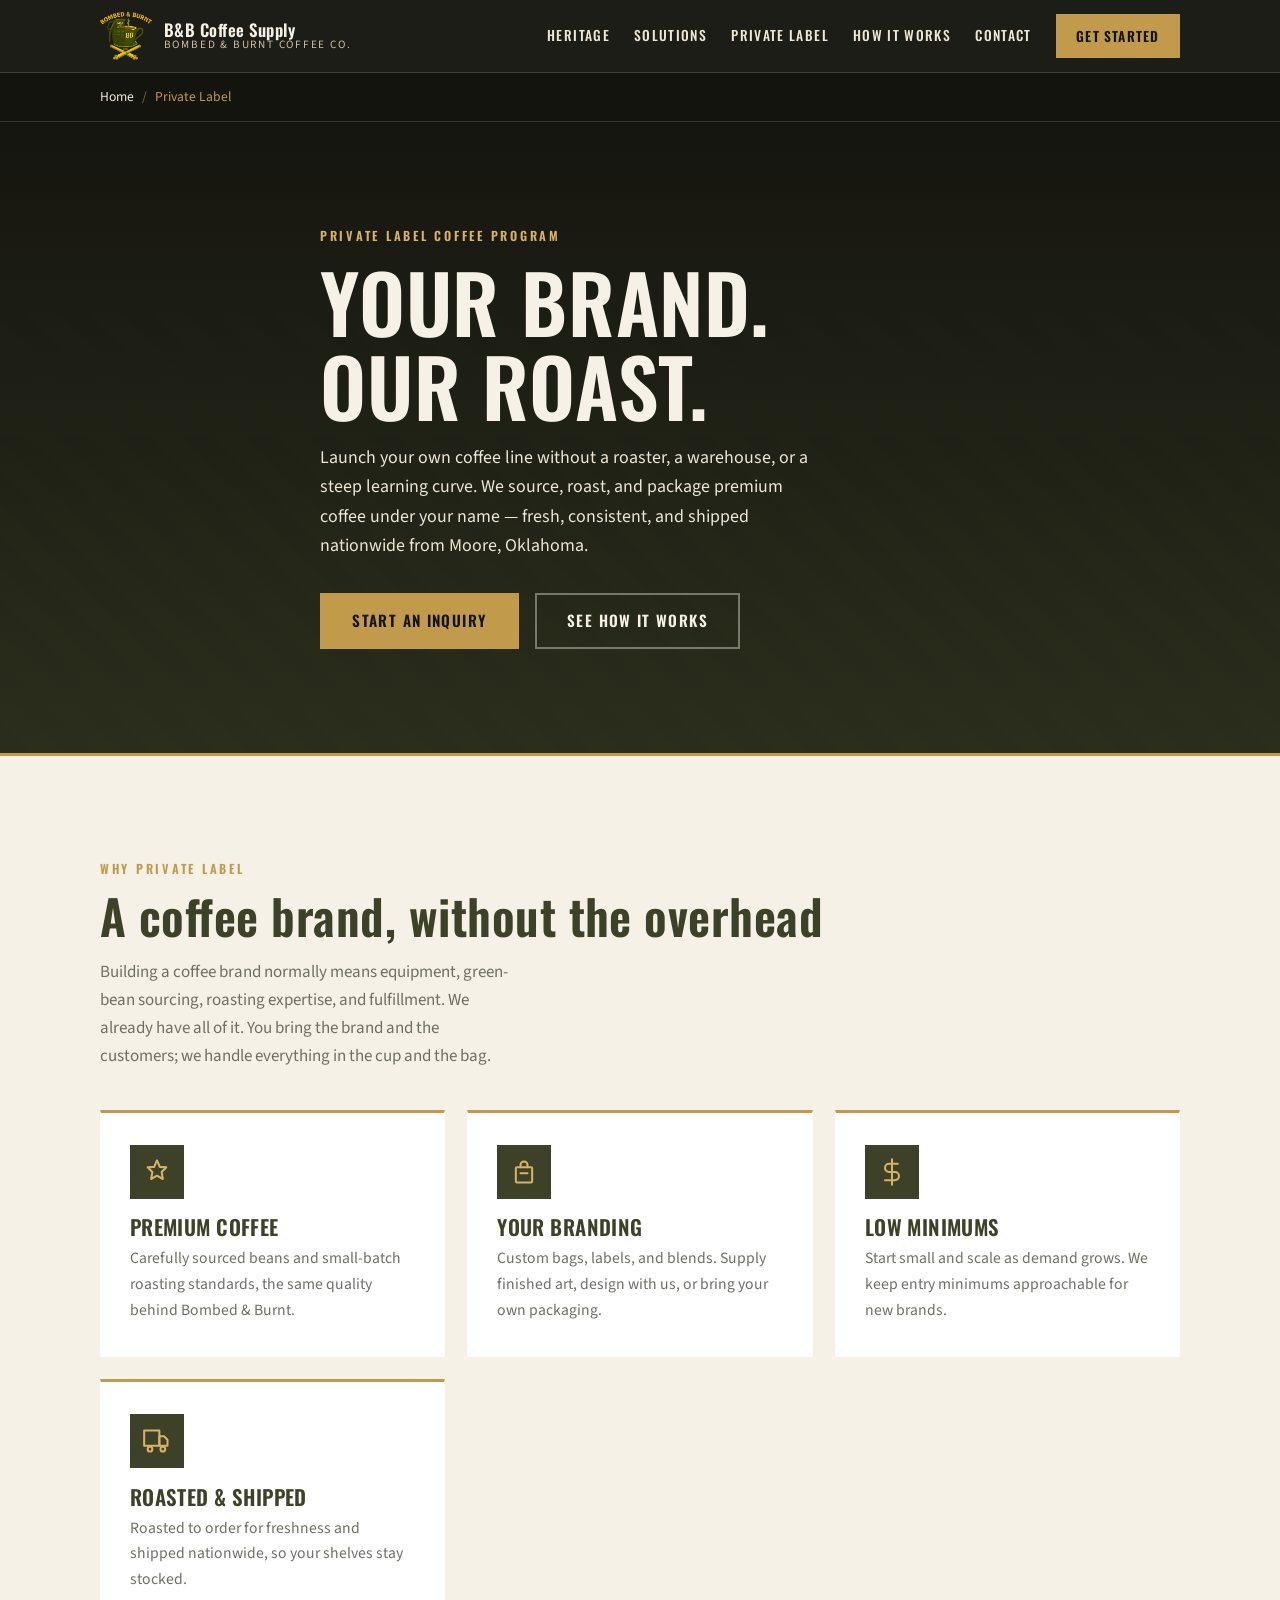
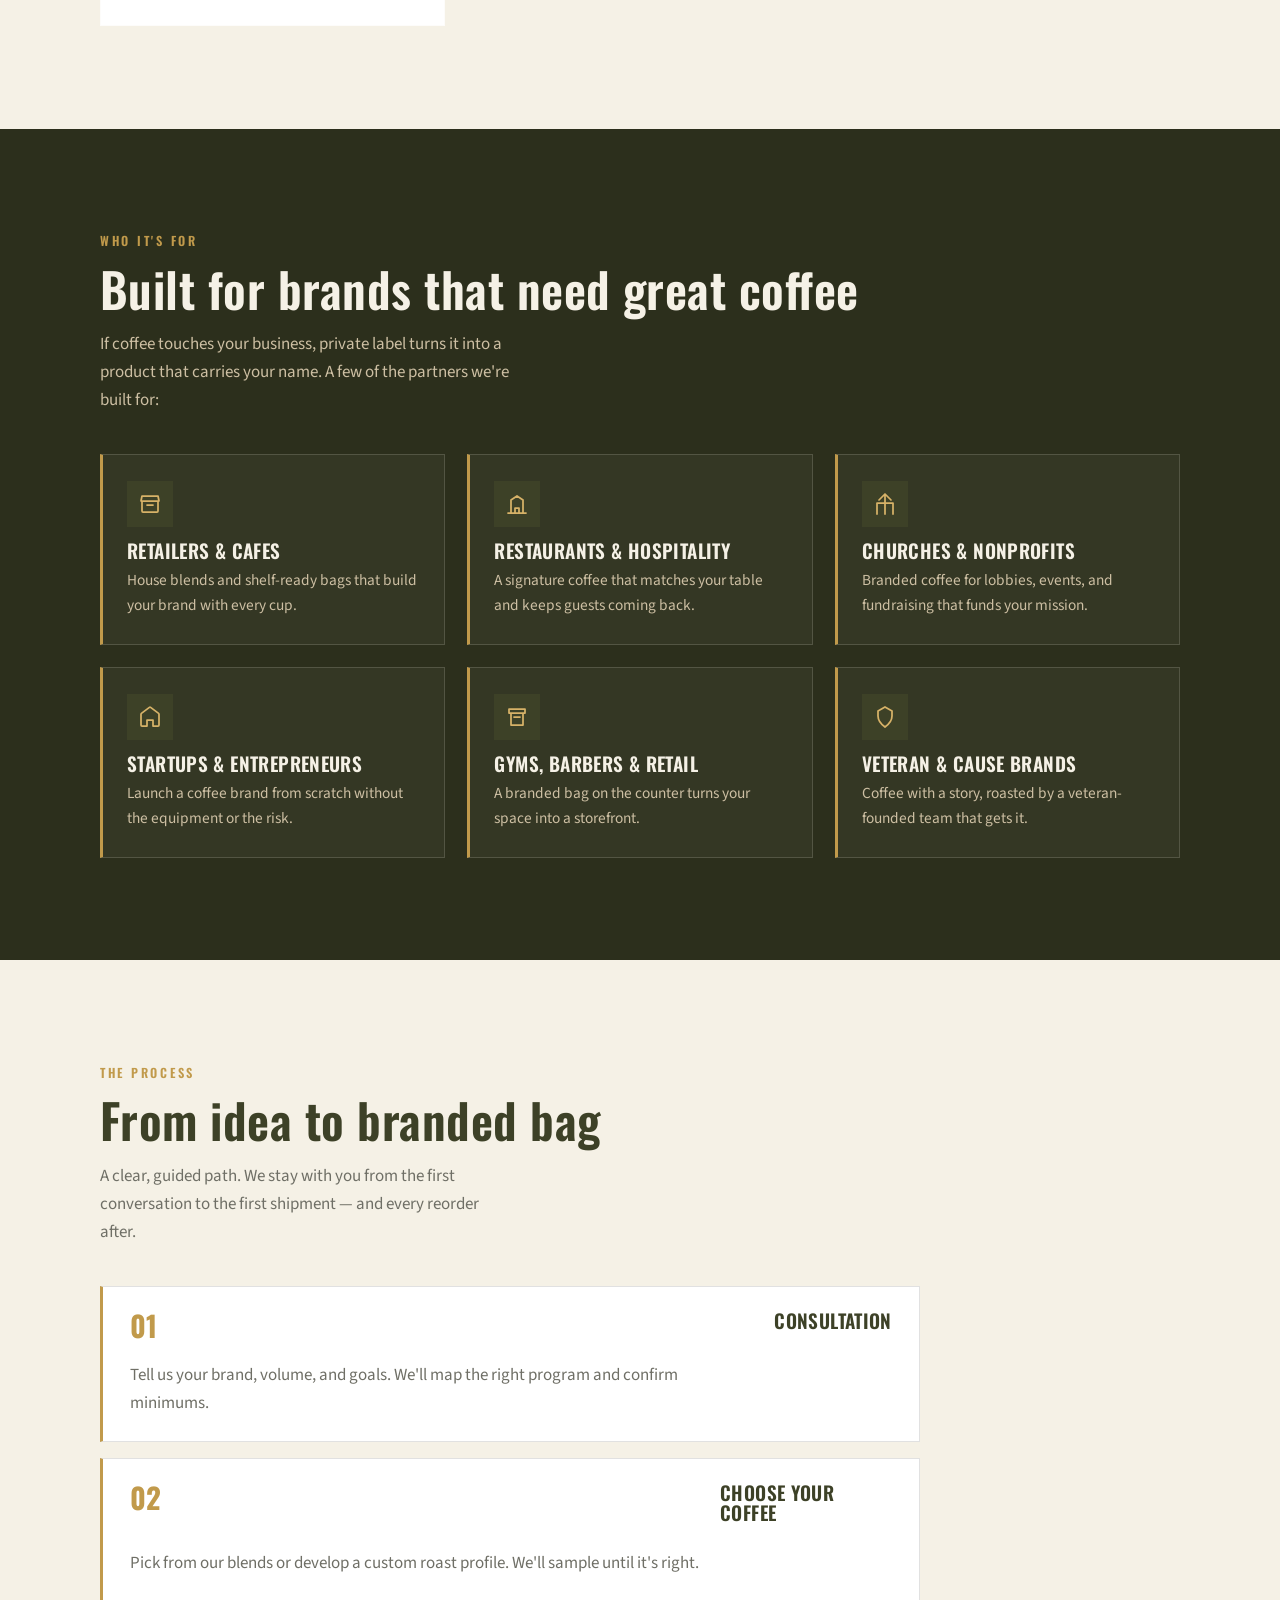
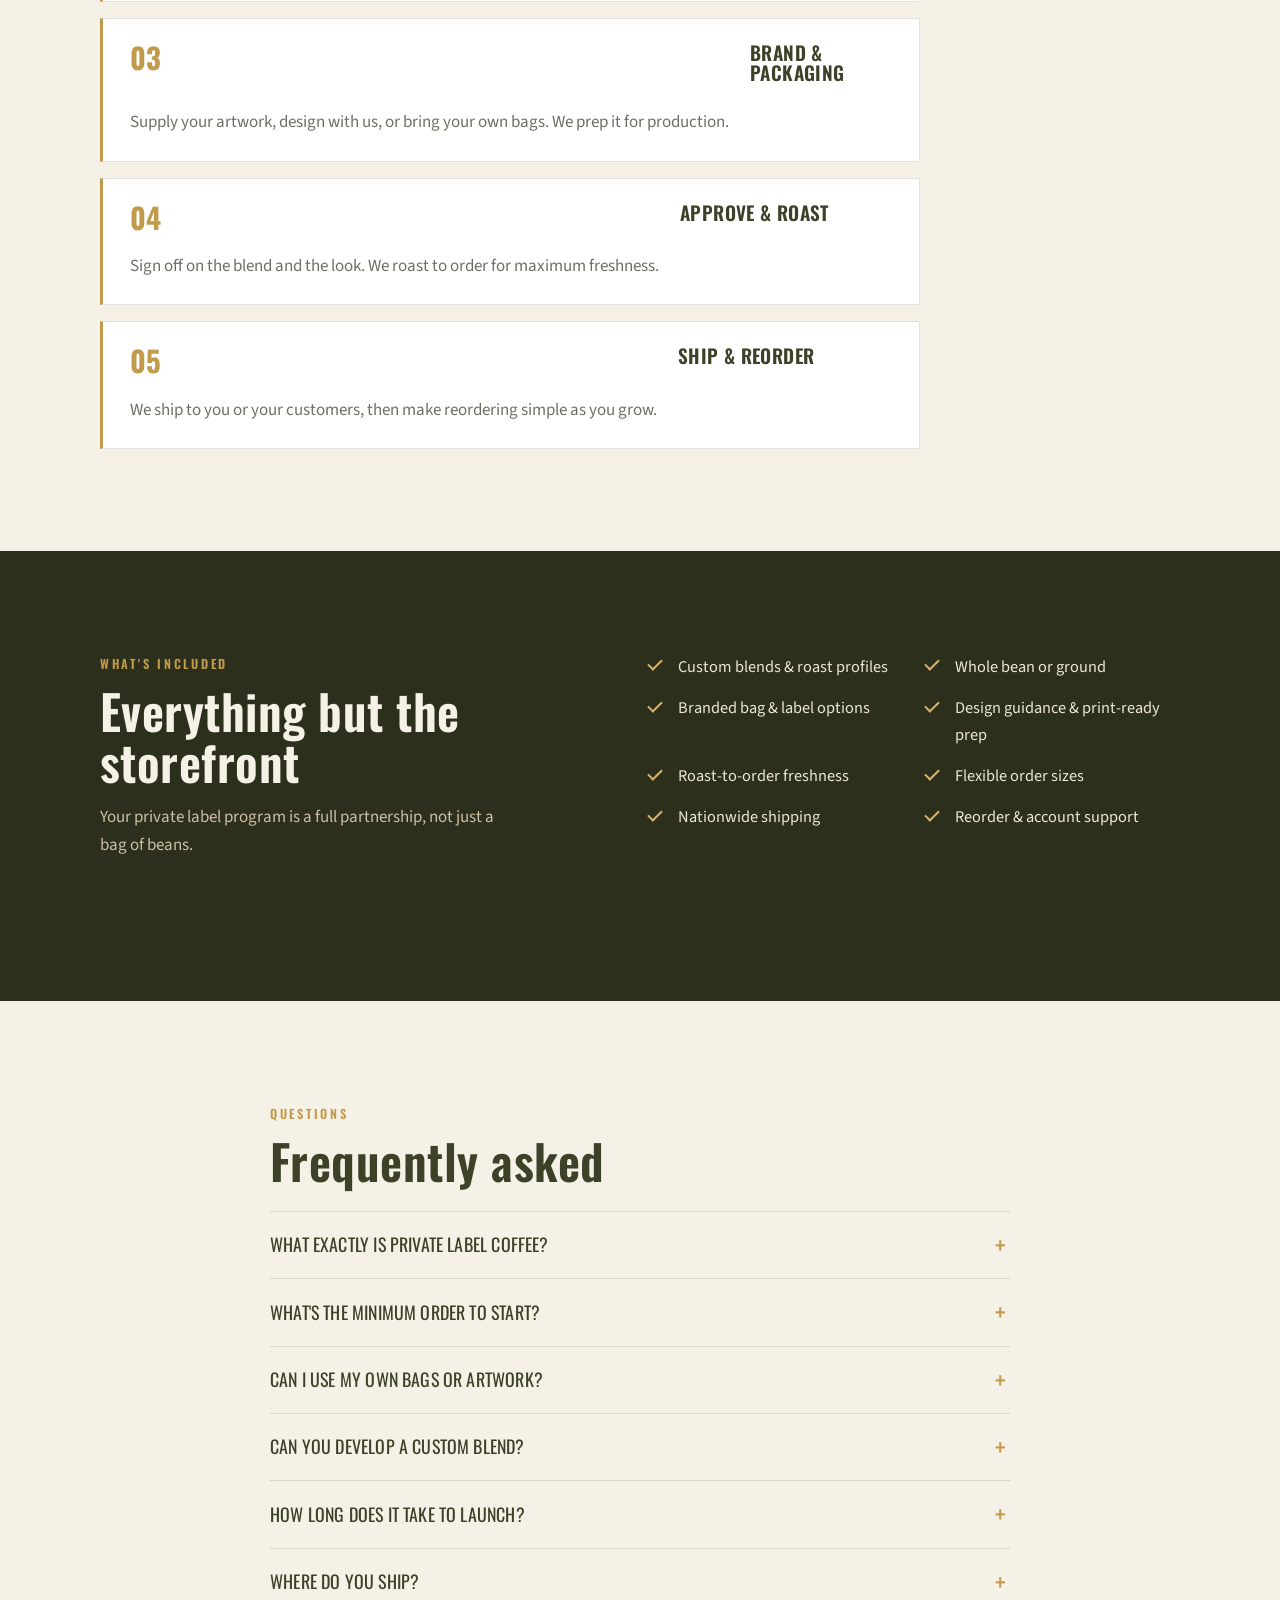
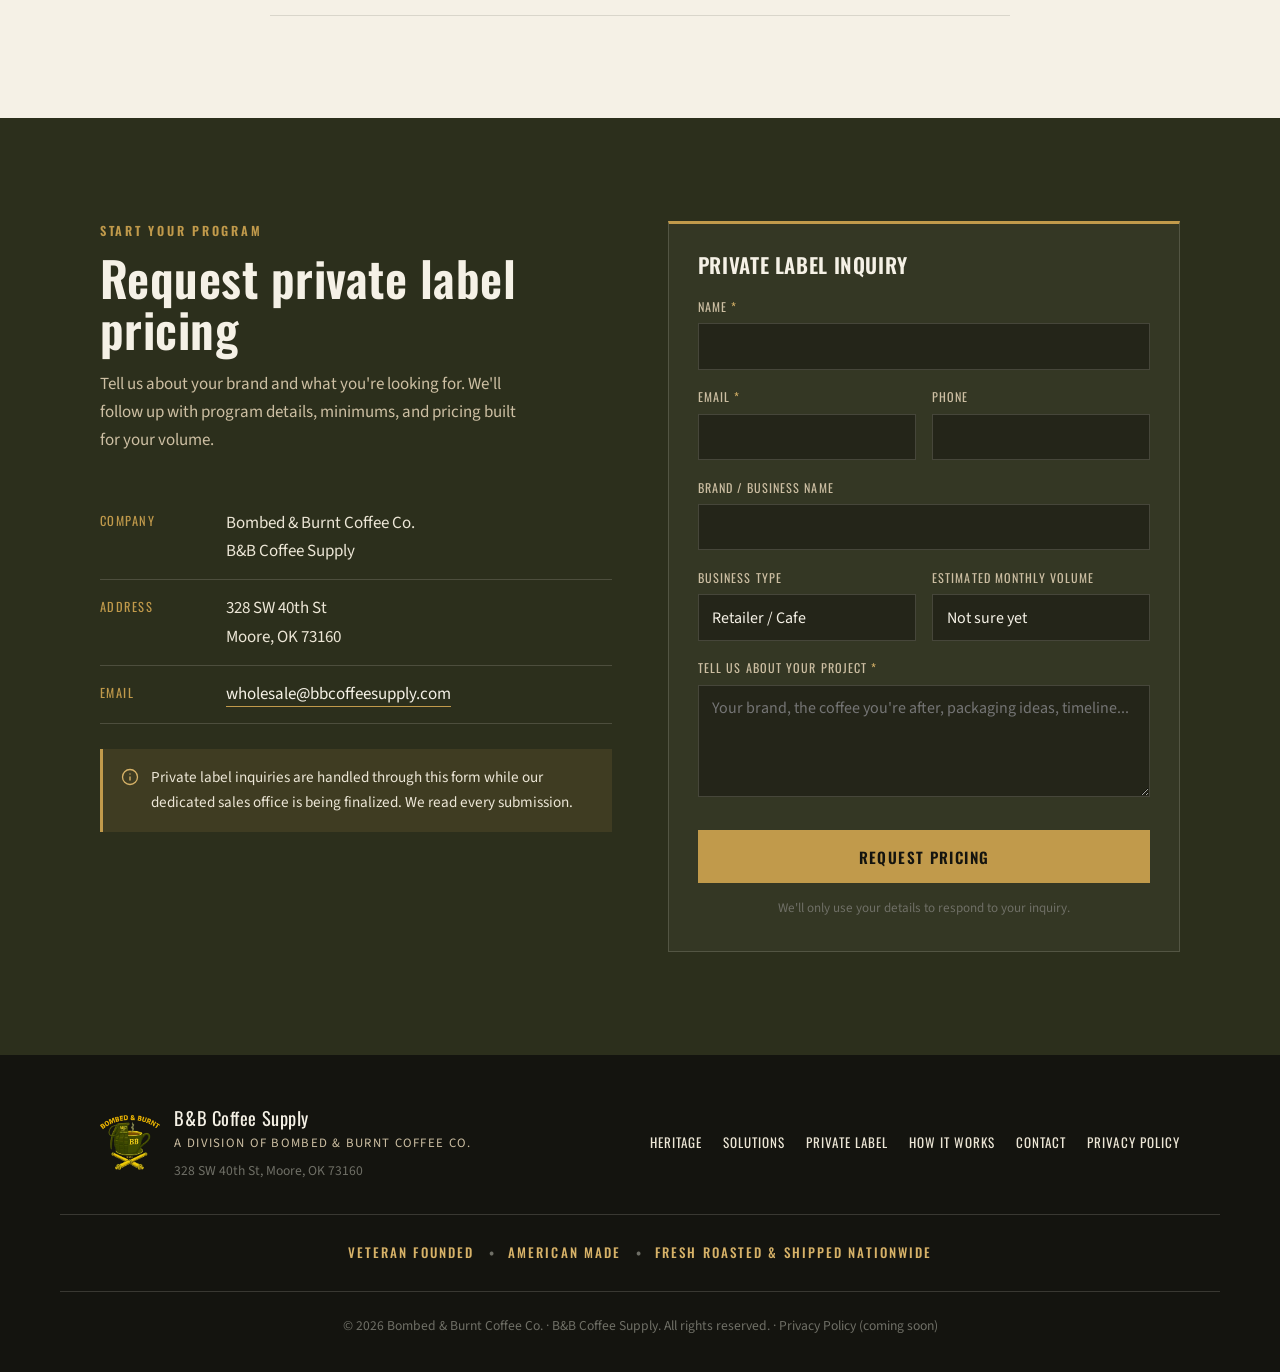
==== commit 9bf299d3: "Update contact info: replace placeholder email and domain" ====
--- a/private-label/index.html
+++ b/private-label/index.html
@@ -12,7 +12,7 @@
   <meta name="robots" content="index, follow" />
 
   <!-- CANONICAL -->
-  <link rel="canonical" href="https://www.YOUR-DOMAIN.com/private-label/" />
+  <link rel="canonical" href="https://www.bbcoffeesupply.com/private-label/" />
 
   <!-- FAVICONS / ICONS -->
   <link rel="icon" href="/assets/icons/favicon.ico" sizes="any" />
@@ -25,9 +25,9 @@
   <meta property="og:type" content="website" />
   <meta property="og:title" content="Private Label Coffee | B&amp;B Coffee Supply" />
   <meta property="og:description" content="Your brand on premium, fresh-roasted coffee. Custom blends, roast profiles, and packaging &mdash; shipped nationwide from Moore, Oklahoma." />
-  <meta property="og:url" content="https://www.YOUR-DOMAIN.com/private-label/" />
+  <meta property="og:url" content="https://www.bbcoffeesupply.com/private-label/" />
   <meta property="og:site_name" content="B&amp;B Coffee Supply" />
-  <meta property="og:image" content="https://www.YOUR-DOMAIN.com/assets/images/og-image.jpg" />
+  <meta property="og:image" content="https://www.bbcoffeesupply.com/assets/images/og-image.jpg" />
   <meta property="og:image:width" content="1200" />
   <meta property="og:image:height" content="630" />
   <meta property="og:image:alt" content="B&amp;B Coffee Supply — Private Label Coffee Program" />
@@ -36,7 +36,7 @@
   <meta name="twitter:card" content="summary_large_image" />
   <meta name="twitter:title" content="Private Label Coffee | B&amp;B Coffee Supply" />
   <meta name="twitter:description" content="Your brand on premium, fresh-roasted coffee. Custom blends, roast profiles, and packaging &mdash; shipped nationwide." />
-  <meta name="twitter:image" content="https://www.YOUR-DOMAIN.com/assets/images/og-image.jpg" />
+  <meta name="twitter:image" content="https://www.bbcoffeesupply.com/assets/images/og-image.jpg" />
 
   <!-- THEME -->
   <meta name="theme-color" content="#14140f" />
@@ -58,7 +58,7 @@
       "@type": "Organization",
       "name": "B&B Coffee Supply",
       "alternateName": "Bombed & Burnt Coffee Co.",
-      "url": "https://www.YOUR-DOMAIN.com/",
+      "url": "https://www.bbcoffeesupply.com/",
       "address": {
         "@type": "PostalAddress",
         "streetAddress": "328 SW 40th St",
@@ -77,8 +77,8 @@
     "@context": "https://schema.org",
     "@type": "BreadcrumbList",
     "itemListElement": [
-      { "@type": "ListItem", "position": 1, "name": "Home", "item": "https://www.YOUR-DOMAIN.com/" },
-      { "@type": "ListItem", "position": 2, "name": "Private Label", "item": "https://www.YOUR-DOMAIN.com/private-label/" }
+      { "@type": "ListItem", "position": 1, "name": "Home", "item": "https://www.bbcoffeesupply.com/" },
+      { "@type": "ListItem", "position": 2, "name": "Private Label", "item": "https://www.bbcoffeesupply.com/private-label/" }
     ]
   }
   </script>
@@ -370,7 +370,7 @@
             </div>
             <div class="contact-row">
               <span class="contact-label">Email</span>
-              <span><a href="mailto:YOUR-EMAIL@YOUR-DOMAIN.com">YOUR-EMAIL@YOUR-DOMAIN.com</a></span>
+              <span><a href="mailto:wholesale@bbcoffeesupply.com">wholesale@bbcoffeesupply.com</a></span>
             </div>
           </address>
 
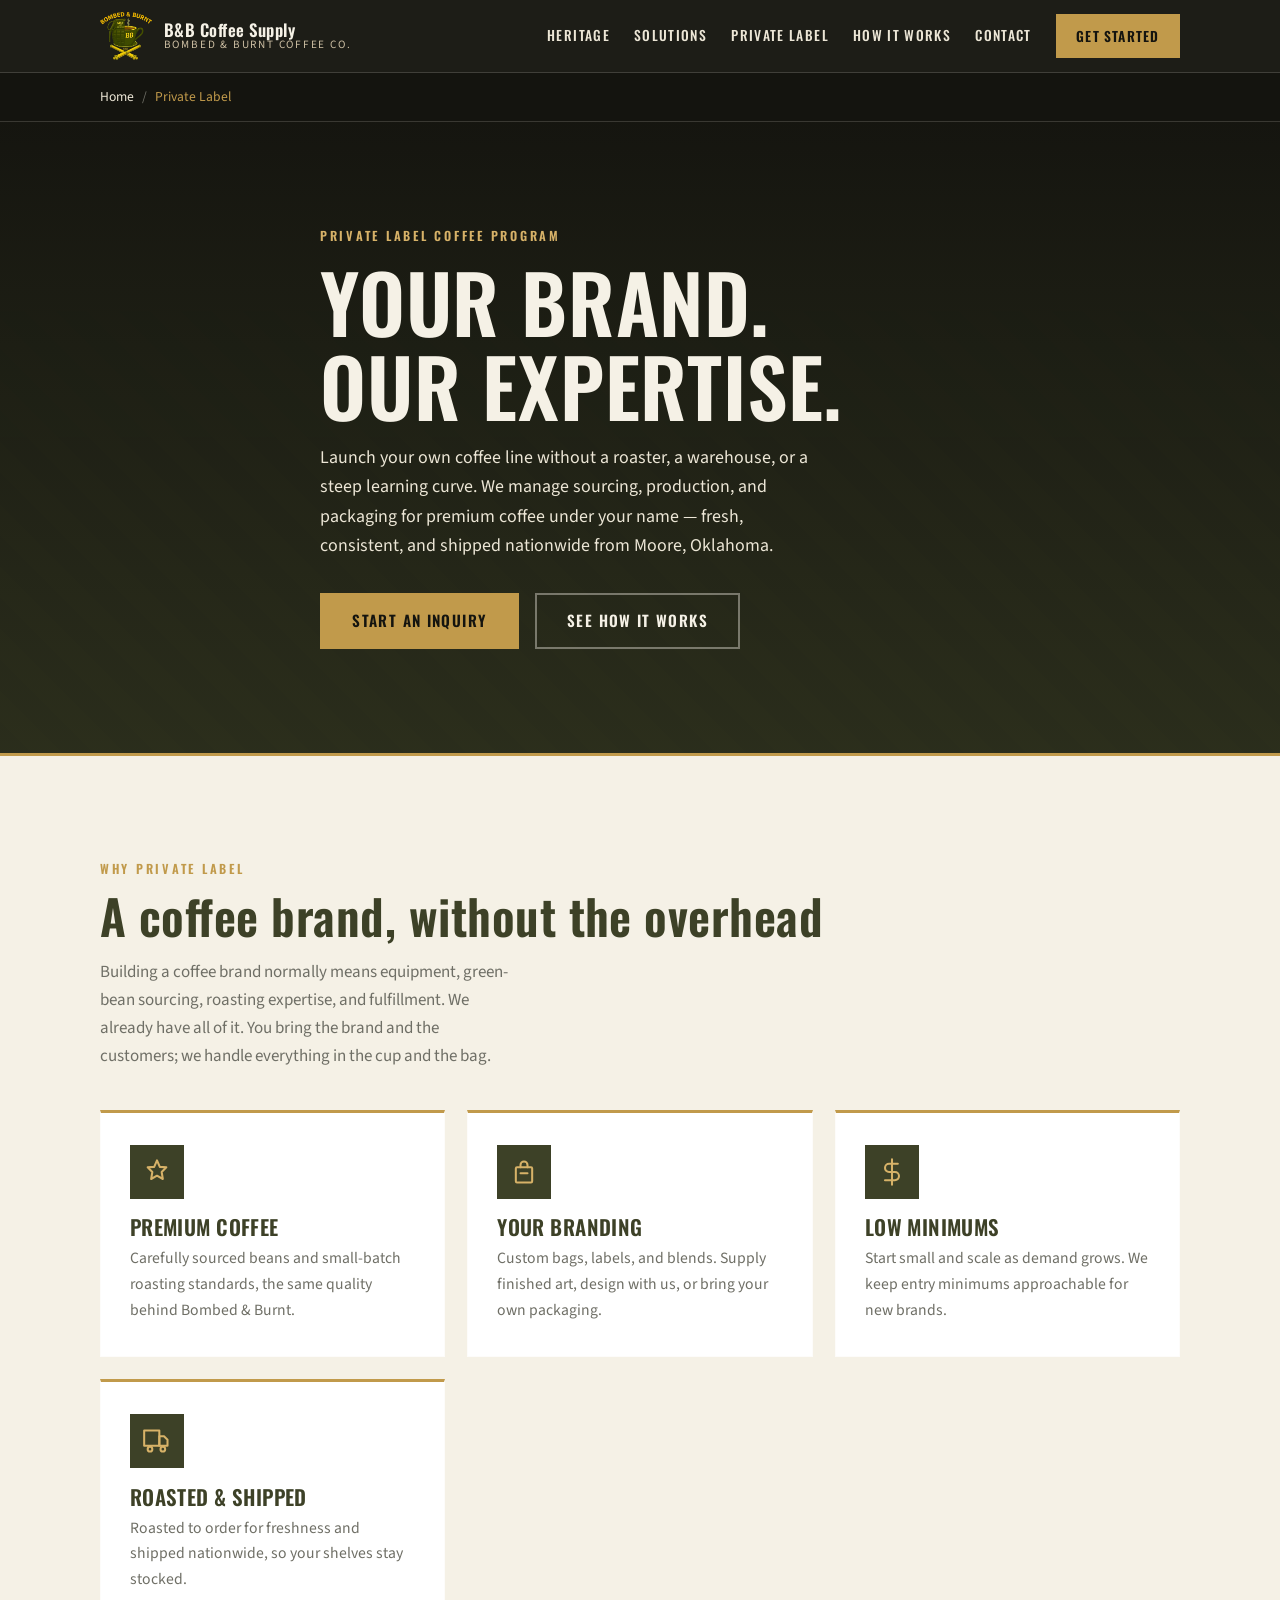
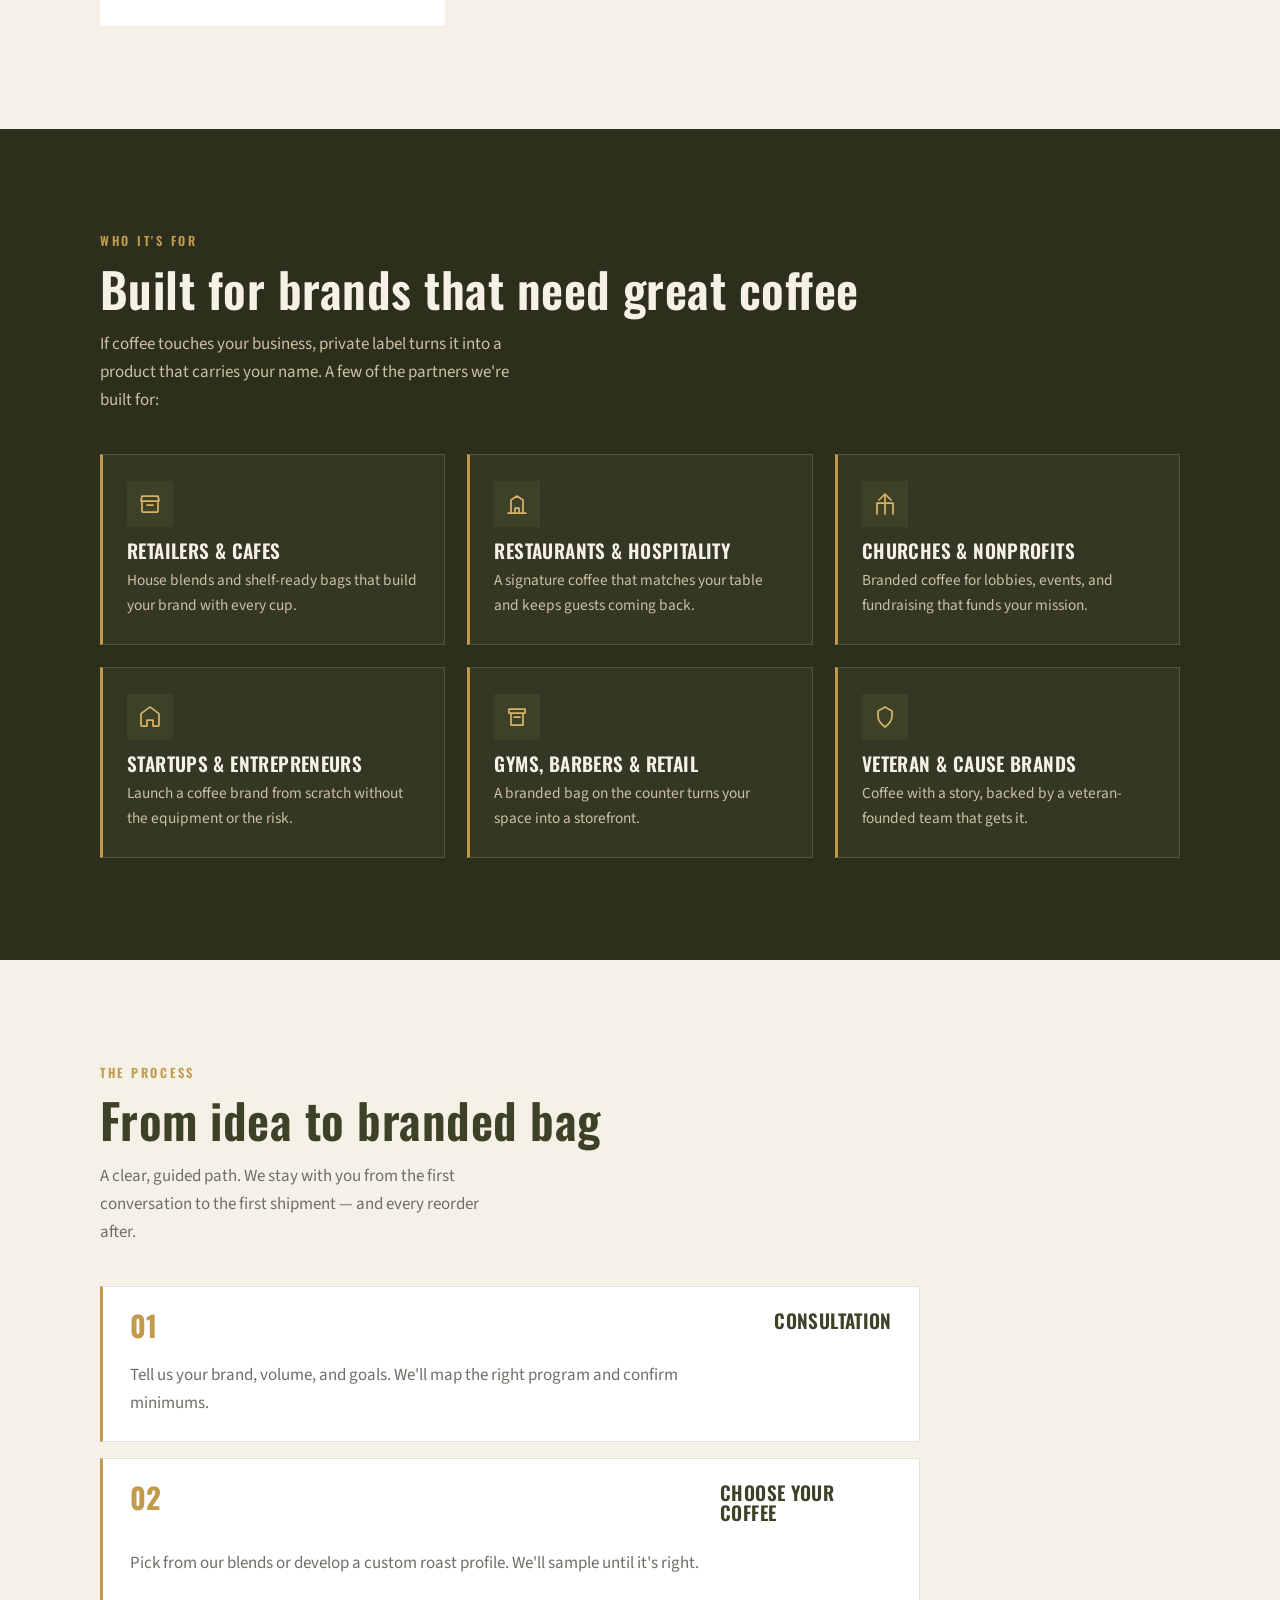
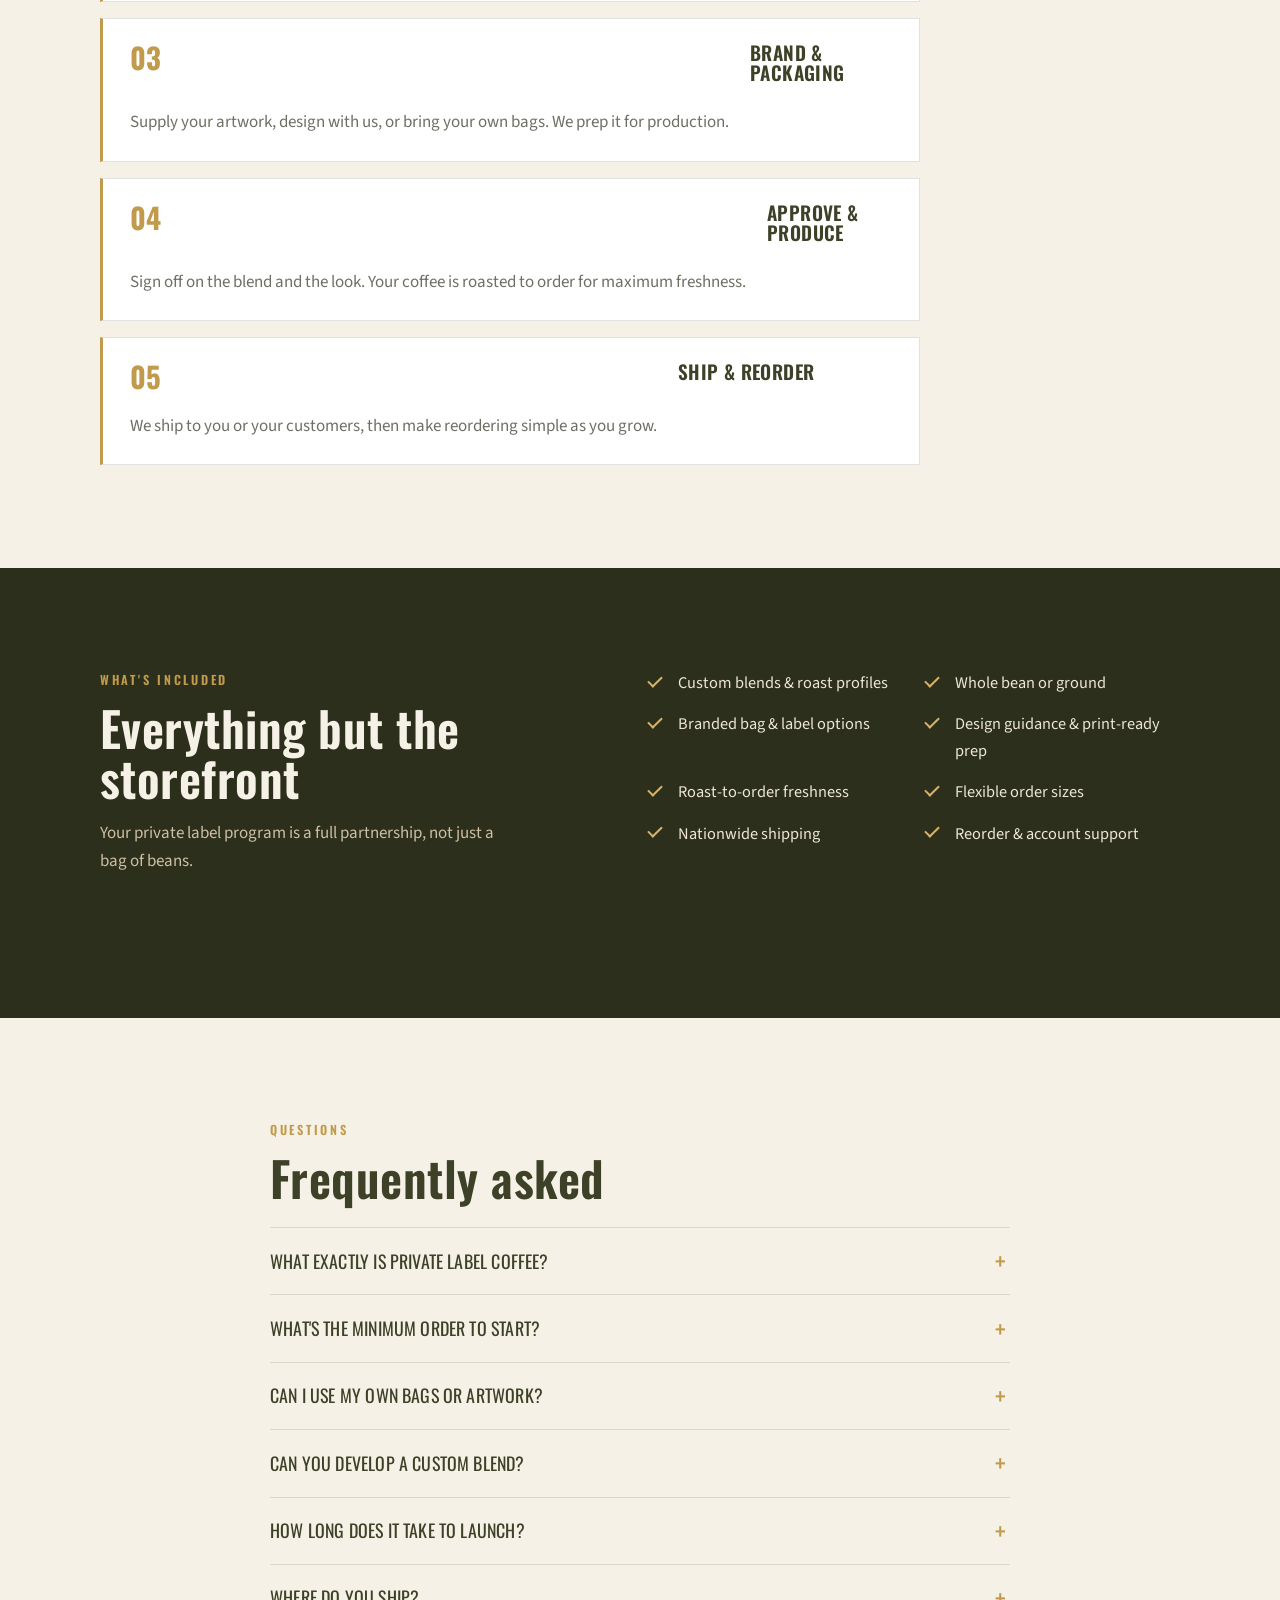
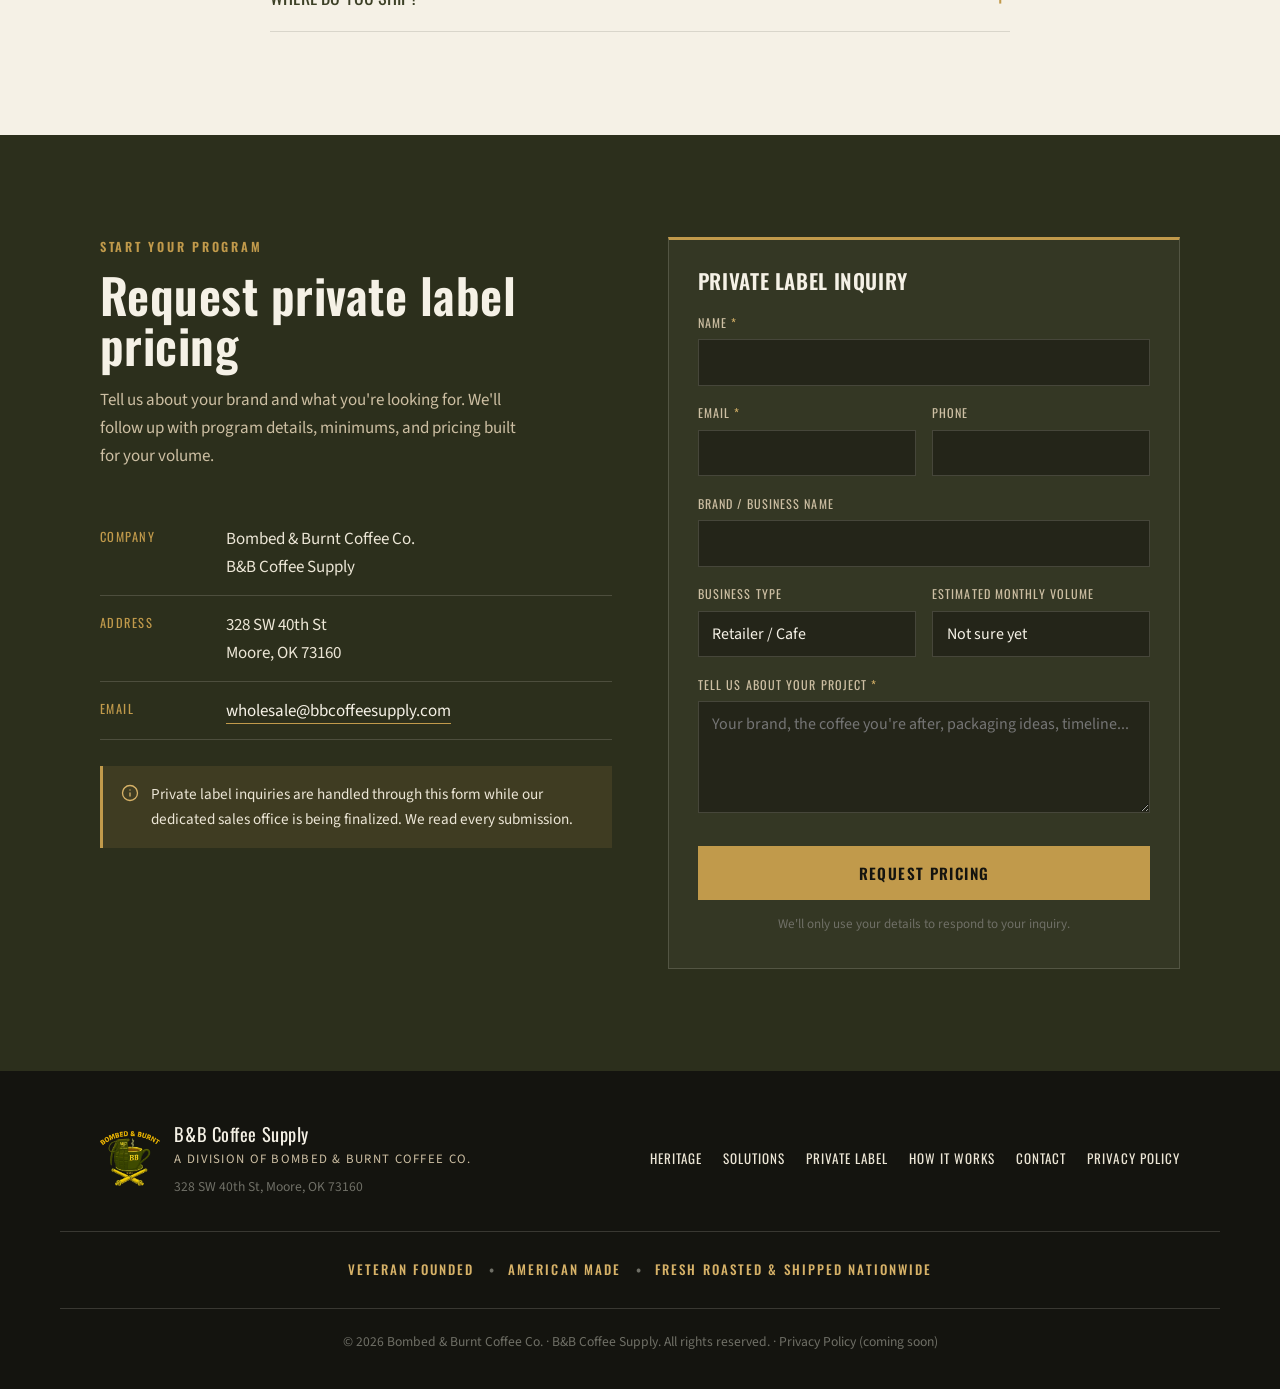
==== commit 73efe7cf: "Clarify private-label sourcing model; remove in-house roasting claims Update private-label page copy" ====
--- a/private-label/index.html
+++ b/private-label/index.html
@@ -5,8 +5,8 @@
   <meta name="viewport" content="width=device-width, initial-scale=1.0" />
 
   <!-- PRIMARY SEO -->
-  <title>Private Label Coffee | B&amp;B Coffee Supply &mdash; Your Brand, Our Roast</title>
-  <meta name="description" content="Launch your own coffee brand with B&amp;B Coffee Supply's private label program. Custom blends, roast profiles, and packaging, fresh-roasted in Moore, Oklahoma and shipped nationwide. Low minimums to start." />
+  <title>Private Label Coffee | B&amp;B Coffee Supply &mdash; Your Brand, Our Expertise</title>
+  <meta name="description" content="Launch your own coffee brand with B&amp;B Coffee Supply's private label program. Custom blends, roast profiles, and packaging, produced to spec and shipped nationwide from Moore, Oklahoma. Low minimums to start." />
   <meta name="keywords" content="private label coffee, custom coffee branding, white label coffee, custom coffee bags, contract coffee roasting, private label coffee supplier, start a coffee brand, wholesale private label" />
   <meta name="author" content="B&amp;B Coffee Supply" />
   <meta name="robots" content="index, follow" />
@@ -24,7 +24,7 @@
   <!-- OPEN GRAPH -->
   <meta property="og:type" content="website" />
   <meta property="og:title" content="Private Label Coffee | B&amp;B Coffee Supply" />
-  <meta property="og:description" content="Your brand on premium, fresh-roasted coffee. Custom blends, roast profiles, and packaging &mdash; shipped nationwide from Moore, Oklahoma." />
+  <meta property="og:description" content="Your brand on premium coffee. Custom blends, roast profiles, and packaging &mdash; shipped nationwide from Moore, Oklahoma." />
   <meta property="og:url" content="https://www.bbcoffeesupply.com/private-label/" />
   <meta property="og:site_name" content="B&amp;B Coffee Supply" />
   <meta property="og:image" content="https://www.bbcoffeesupply.com/assets/images/og-image.jpg" />
@@ -35,7 +35,7 @@
   <!-- TWITTER CARDS -->
   <meta name="twitter:card" content="summary_large_image" />
   <meta name="twitter:title" content="Private Label Coffee | B&amp;B Coffee Supply" />
-  <meta name="twitter:description" content="Your brand on premium, fresh-roasted coffee. Custom blends, roast profiles, and packaging &mdash; shipped nationwide." />
+  <meta name="twitter:description" content="Your brand on premium coffee. Custom blends, roast profiles, and packaging &mdash; shipped nationwide." />
   <meta name="twitter:image" content="https://www.bbcoffeesupply.com/assets/images/og-image.jpg" />
 
   <!-- THEME -->
@@ -53,7 +53,7 @@
   {
     "@context": "https://schema.org",
     "@type": "Service",
-    "serviceType": "Private Label Coffee Roasting",
+    "serviceType": "Private Label Coffee Program",
     "provider": {
       "@type": "Organization",
       "name": "B&B Coffee Supply",
@@ -69,7 +69,7 @@
       }
     },
     "areaServed": "US",
-    "description": "Private label coffee program: custom blends, roast profiles, and branded packaging, fresh-roasted and shipped nationwide."
+    "description": "Private label coffee program: custom blends, roast profiles, and branded packaging, produced and shipped nationwide."
   }
   </script>
   <script type="application/ld+json">
@@ -87,11 +87,11 @@
     "@context": "https://schema.org",
     "@type": "FAQPage",
     "mainEntity": [
-      { "@type": "Question", "name": "What is private label coffee?", "acceptedAnswer": { "@type": "Answer", "text": "Private label coffee is coffee we roast and package under your brand. You get a retail-ready product with your name, logo, and blend, while we handle sourcing, roasting, and fulfillment." } },
+      { "@type": "Question", "name": "What is private label coffee?", "acceptedAnswer": { "@type": "Answer", "text": "Private label coffee is coffee produced and packaged under your brand. You get a retail-ready product with your name, logo, and blend, while we handle sourcing, production, and fulfillment." } },
       { "@type": "Question", "name": "What is the minimum order to start?", "acceptedAnswer": { "@type": "Answer", "text": "We keep starting minimums low so new brands can launch without overcommitting, with room to scale as you grow. Exact minimums depend on your packaging and blend; we'll confirm them during your consultation." } },
       { "@type": "Question", "name": "Can I provide my own bags or design?", "acceptedAnswer": { "@type": "Answer", "text": "Yes. You can supply finished artwork, work with us on design, or bring your own packaging. We'll advise on what roasts and prints well." } },
-      { "@type": "Question", "name": "How long does it take to launch?", "acceptedAnswer": { "@type": "Answer", "text": "Timelines vary by blend approval and packaging lead time. Once your blend and artwork are approved, we roast to order and ship promptly." } },
-      { "@type": "Question", "name": "Where do you ship?", "acceptedAnswer": { "@type": "Answer", "text": "We roast in Moore, Oklahoma and ship nationwide across all fifty states." } }
+      { "@type": "Question", "name": "How long does it take to launch?", "acceptedAnswer": { "@type": "Answer", "text": "Timelines vary by blend approval and packaging lead time. Once your blend and artwork are approved, your order is produced to spec and shipped promptly." } },
+      { "@type": "Question", "name": "Where do you ship?", "acceptedAnswer": { "@type": "Answer", "text": "We're based in Moore, Oklahoma and ship nationwide across all fifty states." } }
     ]
   }
   </script>
@@ -151,11 +151,11 @@
     <section class="pl-hero" aria-labelledby="pl-hero-heading">
       <div class="container pl-hero-inner">
         <p class="eyebrow">Private Label Coffee Program</p>
-        <h1 id="pl-hero-heading">Your brand.<br />Our roast.</h1>
+        <h1 id="pl-hero-heading">Your brand.<br />Our expertise.</h1>
         <p class="pl-hero-lede">
           Launch your own coffee line without a roaster, a warehouse, or a
-          steep learning curve. We source, roast, and package premium coffee
-          under your name &mdash; fresh, consistent, and shipped nationwide from
+          steep learning curve. We manage sourcing, production, and packaging
+          for premium coffee under your name &mdash; fresh, consistent, and shipped nationwide from
           Moore, Oklahoma.
         </p>
         <div class="hero-actions">
@@ -246,7 +246,7 @@
           <div class="pl-audience">
             <span class="pl-aud-icon" aria-hidden="true"><svg viewBox="0 0 24 24" width="24" height="24" fill="none" stroke="currentColor" stroke-width="1.75" stroke-linecap="round" stroke-linejoin="round"><path d="M12 2l7 4v5c0 5-3.5 8.5-7 11-3.5-2.5-7-6-7-11V6z"/></svg></span>
             <h3>Veteran &amp; Cause Brands</h3>
-            <p>Coffee with a story, roasted by a veteran-founded team that gets it.</p>
+            <p>Coffee with a story, backed by a veteran-founded team that gets it.</p>
           </div>
         </div>
       </div>
@@ -279,8 +279,8 @@
           </li>
           <li class="pl-step">
             <span class="pl-step-num">04</span>
-            <h3>Approve &amp; Roast</h3>
-            <p>Sign off on the blend and the look. We roast to order for maximum freshness.</p>
+            <h3>Approve &amp; Produce</h3>
+            <p>Sign off on the blend and the look. Your coffee is roasted to order for maximum freshness.</p>
           </li>
           <li class="pl-step">
             <span class="pl-step-num">05</span>
@@ -322,7 +322,7 @@
         <div class="pl-faq">
           <details class="faq-item">
             <summary>What exactly is private label coffee?</summary>
-            <div class="faq-body"><p>It's coffee we roast and package under <em>your</em> brand. You get a retail-ready product with your name, logo, and blend, while we handle sourcing, roasting, and fulfillment behind the scenes.</p></div>
+            <div class="faq-body"><p>It's coffee produced and packaged under <em>your</em> brand. You get a retail-ready product with your name, logo, and blend, while we handle sourcing, production, and fulfillment behind the scenes.</p></div>
           </details>
           <details class="faq-item">
             <summary>What's the minimum order to start?</summary>
@@ -338,11 +338,11 @@
           </details>
           <details class="faq-item">
             <summary>How long does it take to launch?</summary>
-            <div class="faq-body"><p>Timelines depend on blend approval and packaging lead time. Once your blend and artwork are signed off, we roast to order and ship promptly.</p></div>
+            <div class="faq-body"><p>Timelines depend on blend approval and packaging lead time. Once your blend and artwork are signed off, your order is produced to spec and shipped promptly.</p></div>
           </details>
           <details class="faq-item">
             <summary>Where do you ship?</summary>
-            <div class="faq-body"><p>We roast in Moore, Oklahoma and ship nationwide across all fifty states &mdash; to your location or directly to your customers.</p></div>
+            <div class="faq-body"><p>We're based in Moore, Oklahoma and ship nationwide across all fifty states &mdash; to your location or directly to your customers.</p></div>
           </details>
         </div>
       </div>
